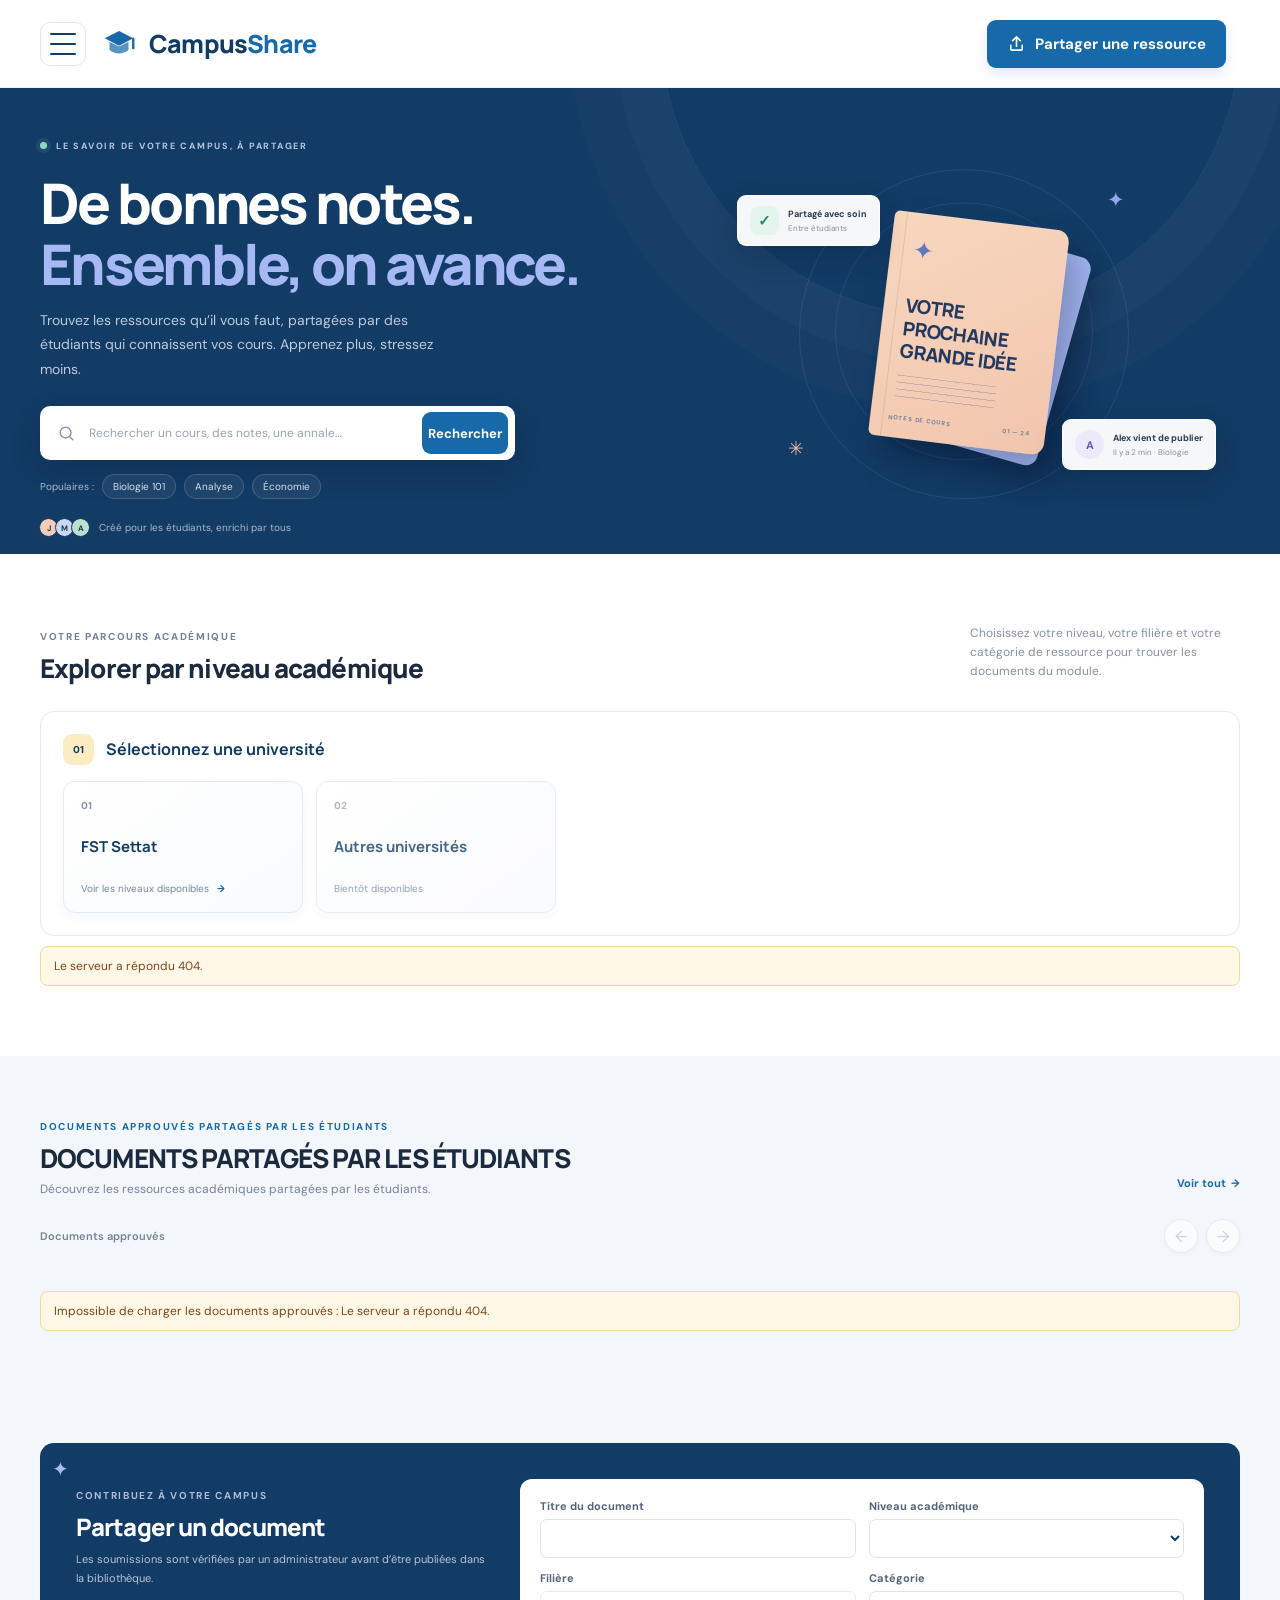
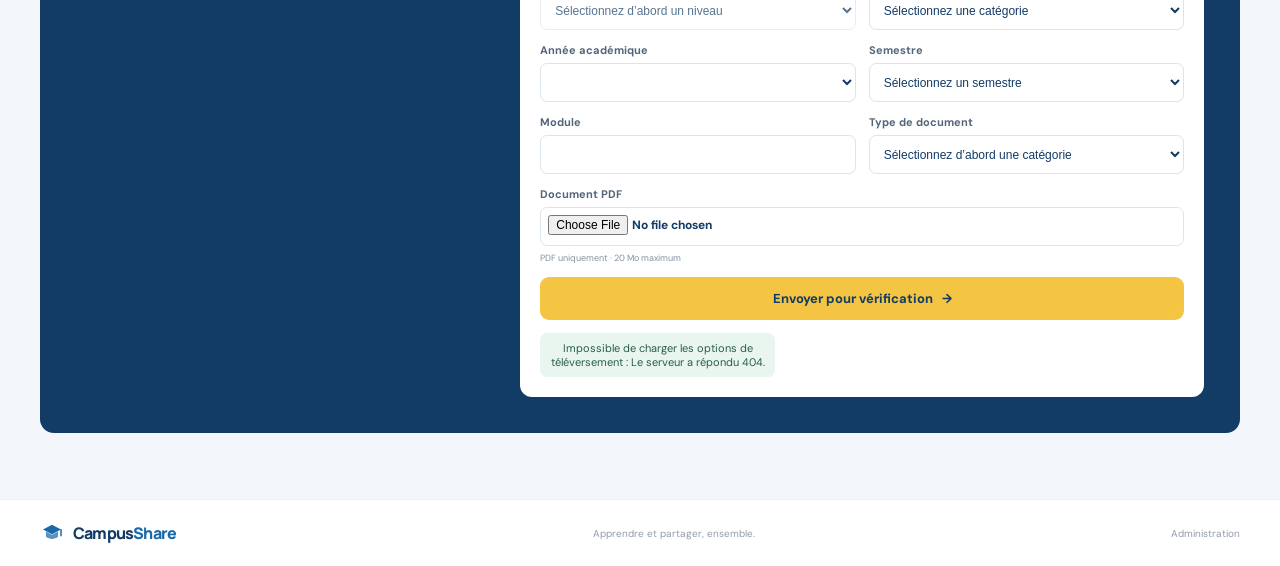
==== index.html @ 56dff75d "Initial commit - CampusShare" ====
<!DOCTYPE html>
<html lang="fr">
<head>
  <meta charset="UTF-8">
  <meta name="viewport" content="width=device-width, initial-scale=1.0">
  <meta name="theme-color" content="#123B65">
  <meta name="description" content="Découvrez et partagez les ressources académiques approuvées par CampusShare.">
  <title>CampusShare — Réussir ensemble</title>
  <link rel="preconnect" href="https://fonts.googleapis.com">
  <link rel="preconnect" href="https://fonts.gstatic.com" crossorigin>
  <link href="https://fonts.googleapis.com/css2?family=DM+Sans:wght@400;500;600;700&family=Manrope:wght@400;500;600;700;800&display=swap" rel="stylesheet">
  <link rel="stylesheet" href="style.css">
  <script src="script.js" defer></script>
</head>
<body>
  <header class="site-header home-site-header">
    <div class="container header-inner">
      <a class="brand" href="#" aria-label="Accueil CampusShare">
        <span class="brand-mark" aria-hidden="true">
          <svg viewBox="0 0 32 32" fill="none"><path d="M4 11.2 16 5l12 6.2L16 17.5 4 11.2Z" fill="currentColor"/><path d="M8 14v7.1c4.8 3.8 11.2 3.8 16 0V14l-8 4.2L8 14Z" fill="currentColor" opacity=".72"/><path d="M28 11.5v8" stroke="currentColor" stroke-width="2" stroke-linecap="round"/></svg>
        </span>
        <span>Campus<span class="brand-accent">Share</span></span>
      </a>
      <nav class="main-nav" id="main-nav" aria-label="Navigation principale">
        <a class="nav-link active" href="#home">Découvrir</a>
        <a class="nav-link" href="#academic-path">Parcourir</a>
        <a class="nav-link" href="#student-documents">Documents</a>
        <a class="nav-link" href="/admin.html">Administration</a>
      </nav>
      <a class="button button-primary header-upload" href="#upload">
        <svg viewBox="0 0 20 20" aria-hidden="true"><path d="M10 13V3m0 0L6 7m4-4 4 4M4 12v4a1 1 0 0 0 1 1h10a1 1 0 0 0 1-1v-4" fill="none" stroke="currentColor" stroke-width="1.7" stroke-linecap="round" stroke-linejoin="round"/></svg>
        Partager une ressource
      </a>
      <button class="menu-toggle" type="button" aria-label="Ouvrir la navigation" aria-expanded="false" aria-controls="main-nav">
        <span></span><span></span><span></span>
      </button>
    </div>
  </header>

  <main>
    <section class="hero" id="home">
      <div class="hero-pattern" aria-hidden="true"></div>
      <div class="container hero-content">
        <div class="hero-copy">
          <div class="eyebrow hero-eyebrow"><span class="eyebrow-dot"></span> LE SAVOIR DE VOTRE CAMPUS, À PARTAGER</div>
          <h1>De bonnes notes.<br><span>Ensemble, on avance.</span></h1>
          <p class="hero-description">Trouvez les ressources qu’il vous faut, partagées par des étudiants qui connaissent vos cours. Apprenez plus, stressez moins.</p>
          <form class="search-form" id="search-form" role="search">
            <svg class="search-icon" viewBox="0 0 24 24" aria-hidden="true"><circle cx="10.8" cy="10.8" r="6.8" fill="none" stroke="currentColor" stroke-width="1.8"/><path d="m16 16 4 4" fill="none" stroke="currentColor" stroke-width="1.8" stroke-linecap="round"/></svg>
            <label class="sr-only" for="resource-search">Rechercher des ressources ou des cours</label>
            <input id="resource-search" type="search" placeholder="Rechercher un cours, des notes, une annale…" autocomplete="off">
            <button type="submit" class="button search-button">Rechercher</button>
          </form>
          <div class="popular-searches">
            <span>Populaires :</span>
            <button type="button" data-search="biologie">Biologie 101</button>
            <button type="button" data-search="analyse">Analyse</button>
            <button type="button" data-search="économie">Économie</button>
          </div>
        </div>
        <div class="hero-art" aria-hidden="true">
          <div class="art-orbit orbit-one"></div>
          <div class="art-orbit orbit-two"></div>
          <div class="art-spark spark-one">✦</div>
          <div class="art-spark spark-two">✳</div>
          <div class="art-book book-back"><span></span><span></span><span></span></div>
          <div class="art-book book-front"><div class="book-cap">✦</div><div class="book-title">VOTRE PROCHAINE<br>GRANDE IDÉE</div><div class="book-lines"></div><div class="book-bottom"><span>NOTES DE COURS</span><span>01 — 24</span></div></div>
          <div class="floating-note note-top"><span class="note-icon">✓</span><span><strong>Partagé avec soin</strong><small>Entre étudiants</small></span></div>
          <div class="floating-note note-bottom"><span class="note-avatar">A</span><span><strong>Alex vient de publier</strong><small>Il y a 2 min · Biologie</small></span></div>
        </div>
        <div class="hero-footnote"><span class="tiny-avatars"><i>J</i><i>M</i><i>A</i></span><span>Créé pour les étudiants, enrichi par tous</span></div>
      </div>
    </section>

    <section class="section categories-section" id="academic-path">
      <div class="container">
        <div class="section-heading">
          <div><div class="eyebrow">VOTRE PARCOURS ACADÉMIQUE</div><h2>Explorer par niveau académique</h2></div>
          <p>Choisissez votre niveau, votre filière et votre catégorie de ressource pour trouver les documents du module.</p>
        </div>
        <div class="academic-step" id="university-step">
          <div class="step-heading"><span class="step-number">01</span><h3>Sélectionnez une université</h3></div>
          <div class="university-grid" id="university-grid">
            <button class="level-card university-card" type="button" data-university="FST Settat"><span class="level-card-index">01</span><strong>FST Settat</strong><span>Voir les niveaux disponibles <b aria-hidden="true">→</b></span></button>
            <button class="level-card university-card future-card" type="button" disabled><span class="level-card-index">02</span><strong>Autres universités</strong><span>Bientôt disponibles</span></button>
          </div>
        </div>
        <div class="academic-summary" id="university-summary" hidden><span class="academic-summary-check" aria-hidden="true">✓</span><p class="academic-summary-text">Université : <strong id="summary-university"></strong></p><button class="academic-summary-edit" type="button" data-edit-step="0">Modifier</button></div>
        <div class="academic-step" id="level-step" hidden>
          <div class="step-heading"><span class="step-number">02</span><h3>Sélectionnez un niveau académique</h3></div>
          <p class="selected-path" id="selected-university"></p>
          <div class="level-grid" id="level-grid"></div>
        </div>
        <div class="academic-summary" id="level-summary" hidden><span class="academic-summary-check" aria-hidden="true">✓</span><p class="academic-summary-text">Niveau : <strong id="summary-level"></strong></p><button class="academic-summary-edit" type="button" data-edit-step="1">Modifier</button></div>
        <div class="academic-step" id="major-step" hidden>
          <div class="step-heading"><span class="step-number">03</span><h3>Sélectionnez une filière</h3></div>
          <p class="selected-path" id="selected-level"></p>
          <div class="major-grid" id="major-grid"></div>
          <p class="empty-state" id="empty-majors" hidden>Aucune filière n’a encore été ajoutée à ce niveau.</p>
        </div>
        <div class="academic-summary" id="major-summary" hidden><span class="academic-summary-check" aria-hidden="true">✓</span><p class="academic-summary-text">Filière : <strong id="summary-major"></strong></p><button class="academic-summary-edit" type="button" data-edit-step="2">Modifier</button></div>
        <div class="academic-step" id="category-step" hidden>
          <div class="step-heading"><span class="step-number">04</span><h3>Choisissez une catégorie</h3></div>
          <p class="selected-path" id="selected-major"></p>
          <div class="category-grid" id="category-grid">
            <button class="category-card category-exams" type="button" data-category="Exams"><span class="category-icon" aria-hidden="true">01</span><span class="category-text"><strong>Examens</strong><small>Session normale et rattrapage</small></span><span class="category-arrow" aria-hidden="true">→</span></button>
            <button class="category-card category-courses" type="button" data-category="Courses"><span class="category-icon" aria-hidden="true">02</span><span class="category-text"><strong>Cours</strong><small>Notes de cours et supports</small></span><span class="category-arrow" aria-hidden="true">→</span></button>
            <button class="category-card category-documents" type="button" data-category="TD & TP"><span class="category-icon" aria-hidden="true">03</span><span class="category-text"><strong>TD &amp; TP</strong><small>Exercices, travaux pratiques et corrections</small></span><span class="category-arrow" aria-hidden="true">→</span></button>
          </div>
        </div>
        <div class="academic-summary" id="category-summary" hidden><span class="academic-summary-check" aria-hidden="true">✓</span><p class="academic-summary-text">Catégorie : <strong id="summary-category"></strong></p><button class="academic-summary-edit" type="button" data-edit-step="3">Modifier</button></div>
        <div class="academic-step" id="browser-step" hidden>
          <div class="step-heading"><span class="step-number">05</span><h3 id="browser-title">Documents</h3></div>
          <p class="selected-path" id="browse-breadcrumb"></p>
          <div class="academic-filters browse-filters">
            <label id="year-filter-wrap" hidden>Année académique<select id="browse-year"></select></label>
            <label id="semester-filter-wrap">Semestre<select id="browse-semester"></select></label>
            <label>Module<select id="browse-module"></select></label>
            <label id="type-filter-wrap" hidden>Type de document<select id="browse-type"></select></label>
            <label id="exam-filter-wrap" hidden>Type d’examen<select id="browse-exam-type"></select></label>
          </div>
          <div class="carousel-heading"><span class="gallery-count" id="browse-gallery-count"></span><a class="text-button" id="browse-view-all" href="/library.html">Voir tout</a><div class="carousel-controls"><button class="carousel-arrow" id="browse-prev" data-direction="-1" type="button" aria-label="Faire défiler vers la gauche" disabled>←</button><button class="carousel-arrow" id="browse-next" data-direction="1" type="button" aria-label="Faire défiler vers la droite" disabled>→</button></div></div>
          <div class="carousel-viewport" id="browse-carousel" tabindex="0" aria-label="Documents académiques filtrés"><div class="carousel-track" id="browse-resources" aria-live="polite"></div></div>
          <p class="empty-state" id="empty-browse" hidden>Aucun document approuvé ne correspond à ces critères.</p>
        </div>
        <p class="resource-error" id="academic-error" role="status" hidden></p>
        <div class="academic-loading" id="academic-loading" role="status" hidden>Chargement du parcours académique…</div>
      </div>
    </section>

    <section class="section resources-section" id="student-documents">
      <div class="container">
        <div class="section-heading resources-heading">
          <div><div class="eyebrow">DOCUMENTS APPROUVÉS PARTAGÉS PAR LES ÉTUDIANTS</div><h2>DOCUMENTS PARTAGÉS PAR LES ÉTUDIANTS</h2><p>Découvrez les ressources académiques partagées par les étudiants.</p></div>
          <a class="text-button" href="/library.html">Voir tout <span aria-hidden="true">→</span></a>
        </div>
        <div class="carousel-heading"><span class="gallery-count" id="home-gallery-count">Documents approuvés</span><div class="carousel-controls"><button class="carousel-arrow" id="home-prev" type="button" aria-label="Faire défiler vers la gauche" disabled>←</button><button class="carousel-arrow" id="home-next" type="button" aria-label="Faire défiler vers la droite" disabled>→</button></div></div>
        <div class="carousel-viewport" id="home-carousel" tabindex="0" aria-label="Documents partagés par les étudiants"><div class="carousel-track" id="home-resource-track"></div></div>
        <p class="empty-state" id="empty-home-resources" hidden>Aucun document approuvé n’est disponible pour le moment.</p>
        <p class="resource-error" id="home-resource-error" role="status" hidden></p>
      </div>
    </section>

    <section class="upload-section" id="upload">
      <div class="container upload-panel upload-panel-form">
        <div class="upload-copy"><span class="upload-star" aria-hidden="true">✦</span><div class="eyebrow">CONTRIBUEZ À VOTRE CAMPUS</div><h2>Partager un document</h2><p>Les soumissions sont vérifiées par un administrateur avant d’être publiées dans la bibliothèque.</p></div>
        <form class="upload-form" id="upload-form">
          <label>Titre du document<input name="title" maxlength="180" required></label>
          <label>Niveau académique<select name="academicLevel" id="upload-level" required></select></label>
          <label>Filière<select name="major" id="upload-major" required disabled><option value="">Sélectionnez d’abord un niveau</option></select></label>
          <label>Catégorie<select name="category" id="upload-category" required><option value="">Sélectionnez une catégorie</option><option value="Exams">Examens</option><option value="Courses">Cours</option><option value="TD & TP">TD &amp; TP</option></select></label>
          <label>Année académique<select name="academicYear" id="upload-year" required></select></label>
          <label>Semestre<select name="semester" required><option value="">Sélectionnez un semestre</option></select></label>
          <label>Module<input name="module" maxlength="120" required></label>
          <label id="upload-type-wrap">Type de document<select name="documentType" id="upload-type" required><option value="">Sélectionnez d’abord une catégorie</option></select></label>
          <label id="upload-exam-wrap" hidden>Type d’examen<select name="examType" id="upload-exam-type"><option value="">Sélectionnez un type d’examen</option><option value="Normal Session">Session normale</option><option value="Rattrapage">Rattrapage</option></select></label>
          <label class="upload-file-label">Document PDF<input type="file" name="file" accept="application/pdf,.pdf" required><small>PDF uniquement · 20 Mo maximum</small></label>
          <label class="upload-file-label" id="correction-wrap" hidden>Correction PDF facultative<input type="file" name="correction" accept="application/pdf,.pdf"><small>Disponible comme téléchargement séparé après approbation.</small></label>
          <button class="button upload-submit" type="submit">Envoyer pour vérification <span aria-hidden="true">→</span></button>
          <p class="upload-status" id="upload-status" role="status" aria-live="polite"></p>
        </form>
      </div>
    </section>

  </main>

  <footer class="site-footer">
    <div class="container footer-inner"><a class="brand footer-brand" href="#home"><span class="brand-mark" aria-hidden="true"><svg viewBox="0 0 32 32" fill="none"><path d="M4 11.2 16 5l12 6.2L16 17.5 4 11.2Z" fill="currentColor"/><path d="M8 14v7.1c4.8 3.8 11.2 3.8 16 0V14l-8 4.2L8 14Z" fill="currentColor" opacity=".72"/><path d="M28 11.5v8" stroke="currentColor" stroke-width="2" stroke-linecap="round"/></svg></span><span>Campus<span class="brand-accent">Share</span></span></a><p>Apprendre et partager, ensemble.</p><a class="footer-copyright" href="/admin.html">Administration</a></div>
  </footer>
</body>
</html>
---- style.css ----
:root {
  --navy: #123B65;
  --navy-deep: #0d2f51;
  --blue: #1769AA;
  --blue-dark: #12558d;
  --yellow: #F4C542;
  --ink: #1c2a40;
  --muted: #788397;
  --line: #e9edf3;
  --surface: #ffffff;
  --canvas: #F3F6FA;
  --green: #2a9c78;
  --font-body: 'DM Sans', sans-serif;
  --font-display: 'Manrope', sans-serif;
}

* { box-sizing: border-box; }
html { scroll-behavior: smooth; }
body { margin: 0; color: var(--ink); background: var(--surface); font-family: var(--font-body); -webkit-font-smoothing: antialiased; }
button, input { font: inherit; }
button { cursor: pointer; }
a { color: inherit; text-decoration: none; }
.container { width: min(1600px, calc(100% - 80px)); margin: 0 auto; }
.sr-only { position: absolute; width: 1px; height: 1px; padding: 0; margin: -1px; overflow: hidden; clip: rect(0, 0, 0, 0); white-space: nowrap; border: 0; }

.site-header { height: 78px; background: #fff; position: relative; z-index: 5; border-bottom: 1px solid rgba(24, 42, 69, .06); }
.header-inner { height: 100%; display: flex; align-items: center; justify-content: space-between; }
.brand { display: inline-flex; align-items: center; gap: 9px; color: var(--navy); font: 800 20px/1 var(--font-display); letter-spacing: -.8px; white-space: nowrap; }
.brand-mark { width: 30px; height: 30px; display: inline-flex; align-items: center; justify-content: center; color: var(--blue); }
.brand-mark svg { width: 100%; height: 100%; }
.brand-accent { color: var(--blue); }
.main-nav { display: flex; align-items: center; gap: 36px; margin-left: 80px; }
.nav-link { color: #748095; font-size: 13px; font-weight: 600; transition: color .18s ease; }
.nav-link:hover, .nav-link.active { color: var(--navy); }
.button { display: inline-flex; align-items: center; justify-content: center; gap: 9px; border: 0; border-radius: 9px; font-size: 13px; font-weight: 700; transition: transform .18s ease, background .18s ease, box-shadow .18s ease; }
.button:hover { transform: translateY(-1px); }
.button:focus-visible, button:focus-visible, a:focus-visible, input:focus-visible { outline: 3px solid rgba(81, 111, 223, .36); outline-offset: 3px; }
.button-primary { padding: 11px 16px; color: #fff; background: var(--blue); box-shadow: 0 5px 12px rgba(70, 103, 219, .16); }
.button-primary:hover { background: var(--blue-dark); }
.button svg { width: 17px; height: 17px; }
.menu-toggle { display: none; border: 0; padding: 8px; background: none; }
.menu-toggle span { display: block; width: 22px; height: 2px; margin: 4px; background: var(--navy); border-radius: 2px; }
.home-site-header .header-inner { position: relative; }
.home-site-header { height: 88px; }
.home-site-header .brand { gap: 11px; font-size: 25px; }
.home-site-header .brand-mark { width: 38px; height: 38px; }
.home-site-header .main-nav { position: absolute; z-index: 10; top: calc(100% + 8px); left: 0; display: none; width: min(270px, calc(100vw - 36px)); flex-direction: column; align-items: stretch; gap: 0; margin: 0; padding: 8px; border: 1px solid var(--line); border-radius: 12px; background: #fff; box-shadow: 0 12px 28px rgba(20,37,65,.14); }
.home-site-header .main-nav.open { display: flex; }
.home-site-header .nav-link { padding: 12px; border-radius: 7px; }
.home-site-header .nav-link:hover { background: #f3f6fa; }
.home-site-header .header-upload { margin: 0 14px 0 auto; padding: 14px 20px; font-size: 15px; }
.home-site-header .header-upload svg { width: 19px; height: 19px; }
.home-site-header .menu-toggle { display: grid; width: 46px; height: 44px; place-content: center; order: -1; flex: 0 0 auto; margin-right: 14px; padding: 7px; border: 1px solid #e1e7ee; border-radius: 10px; cursor: pointer; }
.home-site-header .menu-toggle span { width: 26px; }
.home-site-header .menu-toggle:hover { background: #f3f6fa; }
.library-header-inner { justify-content: space-between; }

.hero { position: relative; overflow: hidden; min-height: 466px; color: #fff; background: var(--navy); }
.hero::before { position: absolute; content: ""; width: 580px; height: 580px; top: -352px; right: 3%; border: 1px solid rgba(255,255,255,.07); border-radius: 50%; box-shadow: 0 0 0 46px rgba(255,255,255,.018), 0 0 0 92px rgba(255,255,255,.015); }
.hero-pattern { position: absolute; inset: 0; opacity: .14; background-image: radial-gradient(rgba(255,255,255,.37) .7px, transparent .7px); background-size: 16px 16px; mask-image: linear-gradient(90deg, transparent, #000 65%, transparent); }
.hero-content { min-height: 466px; position: relative; display: flex; align-items: center; }
.hero-copy { position: relative; z-index: 2; width: 56%; padding: 47px 0 50px; }
.eyebrow { color: #71809a; font-size: 10px; font-weight: 700; letter-spacing: 1.65px; }
.hero-eyebrow { display: flex; align-items: center; gap: 9px; color: #b7c5e1; font-size: 9px; letter-spacing: 1.75px; }
.eyebrow-dot { width: 7px; height: 7px; border-radius: 50%; background: #8cd8bd; box-shadow: 0 0 0 4px rgba(140,216,189,.1); }
h1, h2, h3, p { margin-top: 0; }
.hero h1 { margin: 20px 0 13px; font: 800 clamp(40px, 4.5vw, 56px)/1.1 var(--font-display); letter-spacing: -2.7px; }
.hero h1 span { color: #a7b9f5; }
.hero-description { max-width: 430px; margin-bottom: 25px; color: #c0c9d8; font-size: 14px; line-height: 1.75; }
.search-form { display: flex; align-items: center; width: min(475px, 100%); height: 54px; padding: 5px 6px 5px 16px; border: 1px solid rgba(255,255,255,.12); border-radius: 10px; background: #fff; box-shadow: 0 12px 30px rgba(4,15,34,.16); }
.search-icon { flex: 0 0 auto; width: 19px; height: 19px; margin-right: 11px; color: #8994a6; }
.search-form input { width: 100%; min-width: 0; height: 100%; color: var(--ink); border: 0; outline: 0; background: transparent; font-size: 12px; }
.search-form input::placeholder { color: #9aa3b0; }
.search-button { flex: 0 0 auto; height: 42px; min-width: 83px; color: #fff; background: var(--blue); }
.search-button:hover { background: var(--blue-dark); }
.popular-searches { display: flex; align-items: center; gap: 8px; margin-top: 14px; color: #aeb9ca; font-size: 10px; }
.popular-searches button { padding: 5px 10px; color: #d7dfeb; border: 1px solid rgba(255,255,255,.16); border-radius: 20px; background: rgba(255,255,255,.06); font-size: 10px; transition: background .2s ease; }
.popular-searches button:hover { background: rgba(255,255,255,.16); }
.hero-footnote { position: absolute; bottom: 17px; left: 0; display: flex; align-items: center; gap: 9px; color: #aeb9ca; font-size: 10px; }
.tiny-avatars { display: flex; padding-left: 2px; }
.tiny-avatars i { display: grid; width: 19px; height: 19px; margin-left: -3px; place-items: center; color: #243650; border: 1px solid var(--navy); border-radius: 50%; background: #f6cbb6; font-size: 8px; font-style: normal; font-weight: 700; }
.tiny-avatars i:nth-child(2) { background: #c7d7f4; }
.tiny-avatars i:nth-child(3) { background: #bde0cf; }

.hero-art { position: absolute; top: 0; right: 2%; width: 42%; height: 100%; }
.art-orbit { position: absolute; width: 330px; height: 330px; left: 50%; top: 50%; border: 1px solid rgba(183,198,231,.12); border-radius: 50%; transform: translate(-50%,-46%); }
.orbit-two { width: 258px; height: 258px; border-color: rgba(183,198,231,.11); }
.art-book { position: absolute; left: 51%; top: 51%; width: 176px; height: 226px; border-radius: 6px 12px 12px 6px; transform: translate(-50%,-47%) rotate(7deg); }
.book-back { left: 54%; top: 53%; width: 166px; height: 216px; background: #a5b7f4; transform: translate(-50%,-47%) rotate(16deg); box-shadow: 14px 15px 25px rgba(4,12,30,.2); }
.book-back span { position: relative; display: block; width: 1px; height: 100%; left: 12px; top: 0; background: rgba(44,59,105,.1); }
.book-front { padding: 21px 18px; color: #23395f; background: linear-gradient(148deg, #f8d7bf, #f2c5ad); box-shadow: 14px 18px 34px rgba(4,12,30,.25); }
.book-front::before { position: absolute; content: ""; top: 0; bottom: 0; left: 12px; width: 1px; background: rgba(63,73,109,.13); }
.book-cap { margin: 0 0 28px 4px; color: #6178bd; font-size: 25px; }
.book-title { margin-left: 4px; font: 800 19px/1.2 var(--font-display); letter-spacing: -.6px; }
.book-lines { width: 100px; height: 23px; margin: 13px 0 14px 4px; opacity: .38; background: repeating-linear-gradient(to bottom, #7581a5 0 1px, transparent 1px 7px); }
.book-bottom { position: absolute; right: 15px; bottom: 16px; left: 18px; display: flex; justify-content: space-between; color: #75809d; font-size: 6px; font-weight: 700; letter-spacing: .8px; }
.floating-note { position: absolute; z-index: 2; display: flex; align-items: center; gap: 9px; padding: 10px 12px; color: #2b3a51; border: 1px solid rgba(255,255,255,.75); border-radius: 9px; background: rgba(255,255,255,.96); box-shadow: 0 10px 28px rgba(7,18,40,.2); }
.floating-note strong, .floating-note small { display: block; white-space: nowrap; }
.floating-note strong { margin-bottom: 3px; font-size: 9px; }
.floating-note small { color: #8490a2; font-size: 8px; }
.note-top { top: 23%; left: 5%; }
.note-bottom { right: 0; bottom: 18%; }
.note-icon, .note-avatar { display: grid; width: 29px; height: 29px; place-items: center; color: #288d70; border-radius: 8px; background: #e5f5ee; font-size: 15px; font-weight: 700; }
.note-avatar { color: #6459a3; border-radius: 50%; background: #ece9fa; font-size: 11px; }
.art-spark { position: absolute; color: #93a6e9; font-size: 21px; }
.spark-one { top: 21%; right: 18%; }
.spark-two { bottom: 20%; left: 15%; color: #e9b698; font-size: 19px; }

.section { padding: 70px 0; }
.categories-section { background: #fff; }
.section-heading { display: flex; align-items: end; justify-content: space-between; margin-bottom: 26px; }
.section-heading .eyebrow { margin-bottom: 9px; }
.section-heading h2, .upload-copy h2 { margin: 0; color: var(--ink); font: 800 26px/1.25 var(--font-display); letter-spacing: -.9px; }
.section-heading > p { max-width: 270px; margin-bottom: 3px; color: #8791a1; font-size: 12px; line-height: 1.6; }
.category-grid { display: grid; grid-template-columns: repeat(3, 1fr); gap: 16px; }
.category-card { position: relative; display: grid; grid-template-columns: 48px 1fr 16px; grid-template-rows: auto auto; column-gap: 13px; align-items: center; min-height: 117px; padding: 19px 18px; text-align: left; border: 1px solid var(--line); border-radius: 11px; background: #fff; transition: transform .2s ease, box-shadow .2s ease, border-color .2s ease; }
.category-card:hover { transform: translateY(-3px); border-color: #dce3f7; box-shadow: 0 12px 24px rgba(28,42,64,.07); }
.category-icon { display: grid; grid-row: 1 / span 2; width: 46px; height: 46px; place-items: center; border-radius: 12px; }
.category-icon svg { width: 29px; height: 29px; }
.category-courses .category-icon { color: #5872d9; background: #edf0ff; }
.category-exams .category-icon { color: var(--navy); background: rgba(244,197,66,.24); }
.category-documents .category-icon { color: #359d7a; background: #e8f6ef; }
.category-text strong, .category-text small { display: block; }
.category-text strong { margin-bottom: 5px; color: var(--ink); font: 700 13px var(--font-display); }
.category-text small { color: #8791a1; font-size: 10px; }
.category-count { grid-column: 2; margin-top: 8px; color: #a0a9b6; font-size: 9px; }
.category-arrow { grid-column: 3; grid-row: 1 / span 2; align-self: center; color: #a0a9b6; font-size: 17px; transition: color .2s ease, transform .2s ease; }
.category-card:hover .category-arrow { color: var(--blue); transform: translate(2px,-2px); }

.resources-section { padding-top: 64px; background: var(--canvas); }
.resources-heading { margin-bottom: 22px; }
.text-button { padding: 7px 0; color: var(--blue); border: 0; background: transparent; font-size: 11px; font-weight: 700; }
.text-button span { display: inline-block; margin-left: 5px; transition: transform .2s ease; }
.text-button:hover span { transform: translateX(3px); }
.filter-row { display: flex; flex-wrap: wrap; gap: 8px; margin-bottom: 22px; }
.filter-chip { padding: 8px 13px; color: #778398; border: 1px solid #e6eaf0; border-radius: 20px; background: #fff; font-size: 10px; font-weight: 600; transition: color .2s ease, background .2s ease, border-color .2s ease; }
.filter-chip:hover { border-color: #cbd4f5; }
.filter-chip.selected { color: #fff; border-color: var(--navy); background: var(--navy); }
.resource-grid { display: flex; flex-direction: column; gap: 27px; }
.resource-carousel { min-width: 0; }
.carousel-heading { display: flex; align-items: center; justify-content: space-between; margin-bottom: 12px; }
.carousel-heading h3 { margin: 0; color: var(--navy); font: 700 15px var(--font-display); }
.carousel-heading h3::before { display: inline-block; width: 7px; height: 7px; margin: 0 8px 1px 0; border-radius: 50%; background: var(--yellow); content: ""; }
.carousel-controls { display: flex; gap: 8px; }
.carousel-arrow { display: grid; width: 34px; height: 34px; place-items: center; color: var(--navy); border: 1px solid #dfe5ec; border-radius: 50%; background: #fff; box-shadow: 0 2px 6px rgba(18,59,101,.05); transition: color .18s ease, background .18s ease, border-color .18s ease, transform .18s ease; }
.carousel-arrow:hover:not(:disabled) { color: #fff; border-color: var(--blue); background: var(--blue); transform: scale(1.05); }
.carousel-arrow:disabled { color: #b6c0cc; cursor: default; opacity: .65; }
.carousel-viewport { overflow-x: auto; overscroll-behavior-x: contain; scroll-behavior: smooth; scrollbar-width: thin; scrollbar-color: #c5d0dc transparent; scroll-snap-type: x mandatory; }
.carousel-viewport::-webkit-scrollbar { height: 7px; }
.carousel-viewport::-webkit-scrollbar-thumb { border-radius: 8px; background: #c5d0dc; }
.carousel-track { display: grid; grid-auto-columns: minmax(220px, calc((100% - 48px) / 4)); grid-auto-flow: column; gap: 16px; padding: 3px 2px 13px; }
.resource-card { display: flex; min-width: 0; min-height: 100%; overflow: hidden; flex-direction: column; border: 1px solid #e4e9ef; border-radius: 13px; background: #fff; box-shadow: 0 4px 14px rgba(18,59,101,.055); scroll-snap-align: start; transition: transform .2s ease, box-shadow .2s ease, border-color .2s ease; }
.resource-card:hover { transform: translateY(-4px); border-color: #d3deea; box-shadow: 0 14px 28px rgba(18,59,101,.12); }
.resource-card-placeholder { cursor: default; }
.resource-card-placeholder:hover { transform: none; border-color: #e4e9ef; box-shadow: 0 4px 14px rgba(18,59,101,.055); }
.placeholder-cover { display: flex; align-items: center; justify-content: center; flex-direction: column; gap: 9px; color: #a4afbc; background: linear-gradient(145deg, #f6f8fa, #edf1f5); }
.placeholder-cover svg { width: 42px; height: 42px; fill: none; stroke: #b6c1cc; stroke-linecap: round; stroke-linejoin: round; stroke-width: 1.5; }
.placeholder-cover span { font-size: 9px; font-weight: 600; }
.placeholder-line { display: block; border-radius: 5px; background: #edf1f5; }
.placeholder-label { width: 43%; height: 8px; margin-bottom: 12px; }
.placeholder-title { width: 88%; height: 11px; margin-bottom: 7px; }
.placeholder-title-short { width: 57%; height: 11px; margin-bottom: 13px; }
.placeholder-details { width: 74%; height: 8px; }
.resource-card-placeholder .resource-info { flex: 1; min-height: 100px; padding-top: 16px; }
.resource-card-placeholder .resource-card-footer { min-height: 43px; }
.placeholder-stat { width: 27px; height: 8px; }
.placeholder-button { width: 75px; height: 27px; margin-left: auto; border-radius: 7px; background: #f7e8ad; }
.resource-detail-link { display: flex; flex: 1; flex-direction: column; }
.resource-cover { position: relative; height: 166px; overflow: hidden; }
.resource-preview-image, .resource-preview-frame { display: block; width: 100%; height: 100%; border: 0; object-fit: cover; background: #f0f3f7; pointer-events: none; }
.document-cover-art { position: absolute; inset: 0; display: flex; align-items: center; justify-content: center; flex-direction: column; gap: 14px; padding: 20px; color: var(--navy); background: linear-gradient(145deg, #edf4fa, #dce9f4); }
.document-cover-art::before { position: absolute; width: 116px; height: 146px; border: 1px solid rgba(18,59,101,.14); border-radius: 5px; background: rgba(255,255,255,.82); box-shadow: 0 8px 18px rgba(18,59,101,.1); content: ""; transform: rotate(-4deg); }
.cover-file-badge, .cover-lines, .document-cover-art strong { position: relative; z-index: 1; }
.cover-file-badge { padding: 4px 6px; color: #fff; border-radius: 4px; background: var(--blue); font-size: 8px; font-weight: 700; }
.cover-lines { width: 60px; height: 28px; opacity: .3; background: repeating-linear-gradient(to bottom, var(--blue) 0 1px, transparent 1px 7px); }
.document-cover-art strong { max-width: 130px; overflow: hidden; color: var(--navy); font: 700 11px/1.35 var(--font-display); text-align: center; text-overflow: ellipsis; }
.cover-lilac { background: #e7e8fb; }
.cover-peach { background: #fae5d7; }
.cover-mint { background: #dff0e8; }
.file-type { position: absolute; z-index: 1; top: 13px; left: 14px; padding: 5px 7px; color: #626c83; border: 1px solid rgba(255,255,255,.72); border-radius: 4px; background: rgba(255,255,255,.72); font-size: 8px; font-weight: 700; letter-spacing: .4px; }
.cover-course { position: absolute; bottom: 13px; left: 15px; color: rgba(44,57,81,.63); font-size: 8px; font-weight: 700; letter-spacing: 1.2px; }
.cover-illustration { position: absolute; top: 50%; left: 50%; width: 126px; height: 100px; transform: translate(-50%,-48%); }
.cell { position: absolute; display: block; border: 2px solid rgba(79,98,174,.55); border-radius: 48% 52% 43% 57%; background: rgba(255,255,255,.34); }
.cell::after { position: absolute; content: ""; width: 17px; height: 17px; top: 50%; left: 50%; border-radius: 50%; background: rgba(112,126,201,.45); transform: translate(-50%,-50%); }
.cell-one { width: 57px; height: 58px; top: 19px; left: 35px; transform: rotate(25deg); }
.cell-two { width: 34px; height: 37px; top: 3px; left: 2px; transform: rotate(-17deg); }
.cell-three { width: 36px; height: 31px; top: 54px; right: 4px; transform: rotate(42deg); }
.cover-doodle { position: absolute; top: 3px; right: 2px; color: #8f91d4; font-size: 22px; }
.math-illustration { width: 170px; height: 105px; }
.math-scribble { position: absolute; top: 4px; left: 11px; color: rgba(187,112,74,.68); font: 500 52px Georgia, serif; transform: rotate(-9deg); }
.math-scribble-small { top: 8px; right: 8px; left: auto; font-size: 23px; transform: rotate(6deg); }
.math-curve { position: absolute; right: 8px; bottom: 8px; left: 30px; height: 54px; border-bottom: 2px solid rgba(197,119,79,.65); border-radius: 0 0 50% 12%; transform: rotate(-15deg); }
.math-curve::before { position: absolute; content: ""; top: 7px; left: 40%; width: 2px; height: 50px; background: rgba(197,119,79,.65); transform: rotate(30deg); }
.econ-illustration { width: 145px; height: 100px; }
.econ-pill { position: absolute; z-index: 1; display: grid; width: 25px; height: 25px; place-items: center; color: #3a9978; border: 1px solid rgba(54,143,112,.35); border-radius: 50%; background: rgba(255,255,255,.68); font: 700 11px var(--font-display); }
.econ-pill:first-child { top: 12px; left: 21px; }
.econ-pill:nth-child(2) { right: 20px; bottom: 8px; color: #6a85b8; border-color: rgba(106,133,184,.35); }
.econ-axis { position: absolute; top: 11px; left: 67px; width: 2px; height: 75px; background: rgba(64,142,113,.57); transform: rotate(39deg); }
.axis-two { top: 14px; left: 70px; background: rgba(106,133,184,.68); transform: rotate(-37deg); }
.axis-three { top: 50px; left: 26px; width: 92px; height: 1px; background: rgba(74,114,100,.32); transform: rotate(-7deg); }
.resource-info { padding: 14px 15px 10px; }
.resource-label { display: flex; align-items: center; gap: 7px; color: #7d8a99; font-size: 8px; font-weight: 700; letter-spacing: .8px; text-transform: uppercase; }
.label-dot { width: 5px; height: 5px; border-radius: 50%; }
.dot-purple { background: #8d89d6; }
.dot-orange { background: #df9b6e; }
.dot-green { background: #55aa85; }
.resource-info h3 { overflow: hidden; margin: 9px 0 14px; color: var(--ink); font: 700 13px var(--font-display); text-overflow: ellipsis; white-space: nowrap; }
.resource-info h3 { display: -webkit-box; min-height: 38px; overflow: hidden; margin: 8px 0 6px; line-height: 1.45; text-overflow: ellipsis; white-space: normal; -webkit-box-orient: vertical; -webkit-line-clamp: 2; }
.resource-academic-path, .resource-module { margin: 0; color: #778398; font-size: 10px; line-height: 1.5; }
.resource-academic-path { min-height: 30px; }
.resource-module { color: var(--navy); font-weight: 600; }
.resource-card-footer { display: flex; align-items: center; gap: 11px; padding: 10px 12px 12px; border-top: 1px solid #edf0f4; }
.resource-stat { display: inline-flex; align-items: center; gap: 4px; color: #718094; font-size: 10px; white-space: nowrap; }
.resource-stat svg { width: 14px; height: 14px; fill: none; stroke: currentColor; stroke-linecap: round; stroke-linejoin: round; stroke-width: 1.5; }
.resource-view { display: inline-flex; align-items: center; justify-content: center; padding: 7px 8px; color: var(--blue); border: 1px solid #dce5ef; border-radius: 7px; background: #fff; font-size: 10px; font-weight: 700; white-space: nowrap; transition: background .18s ease, border-color .18s ease; }
.resource-view:hover { border-color: #b8cce0; background: #f3f7fb; }
.resource-download { margin-left: auto; padding: 8px 10px; color: #fff; border-radius: 7px; background: var(--blue); font-size: 10px; font-weight: 700; white-space: nowrap; transition: background .18s ease, transform .18s ease; }
.resource-download { color: var(--navy); background: var(--yellow); }
.resource-download:hover { background: #e9b92f; transform: translateY(-1px); }
.resource-view:disabled, .resource-download:disabled { color: #8390a0; border-color: #e3e8ee; background: #eef1f4; cursor: not-allowed; transform: none; }
.academic-filters { display: grid; grid-template-columns: repeat(5, minmax(0, 1fr)); gap: 10px; margin: 0 0 11px; }
.academic-filters label { display: flex; min-width: 0; flex-direction: column; gap: 6px; color: #68778a; font-size: 10px; font-weight: 700; }
.academic-filters select { width: 100%; min-width: 0; height: 38px; padding: 0 10px; color: var(--navy); border: 1px solid #dfe5ec; border-radius: 7px; background: #fff; font-size: 11px; }
.academic-filters select:disabled { color: #a3acb8; background: #f4f6f8; cursor: not-allowed; }
.academic-hint { margin: 0 0 17px; color: #8995a4; font-size: 10px; }
.resource-error { margin: 10px 0 0; padding: 11px 13px; color: #7d451a; border: 1px solid #f0d8a0; border-radius: 8px; background: #fff8e6; font-size: 12px; }
.empty-state { padding: 35px 10px; color: #7d8999; text-align: center; font-size: 13px; }
.resource-meta { display: flex; align-items: center; gap: 6px; color: #909aaa; font-size: 9px; white-space: nowrap; }
.author-avatar { display: grid; width: 22px; height: 22px; flex: 0 0 auto; place-items: center; border-radius: 50%; font-size: 8px; font-weight: 700; }
.avatar-purple { color: #6761a4; background: #eeebfa; }
.avatar-orange { color: #a36d50; background: #f8e9df; }
.avatar-green { color: #378766; background: #e6f4ec; }
.meta-separator { color: #c0c7d0; }
.resource-views { margin-left: auto; color: #9ba4b1; }
.resource-views span { margin-right: 2px; font-size: 11px; }
.empty-state { padding: 35px 10px; color: #7d8999; text-align: center; font-size: 13px; }

.upload-section { padding: 42px 0 66px; background: var(--canvas); }
.upload-panel { position: relative; display: flex; align-items: center; justify-content: space-between; min-height: 205px; overflow: hidden; padding: 35px 48px; color: #fff; border-radius: 14px; background: var(--navy); }
.upload-copy { position: relative; z-index: 1; max-width: 485px; }
.upload-copy .eyebrow { margin-bottom: 10px; color: #aebcda; }
.upload-copy h2 { margin-bottom: 8px; color: #fff; font-size: 24px; }
.upload-copy p { max-width: 425px; margin: 0; color: #b9c4d5; font-size: 11px; line-height: 1.7; }
.upload-star { position: absolute; top: -23px; left: -24px; color: #a9b9f3; font-size: 20px; }
.upload-action { position: relative; z-index: 1; display: flex; flex-direction: column; align-items: center; min-width: 200px; }
.upload-button { min-height: 45px; padding: 0 17px; color: #293a5b; background: #fff; box-shadow: 0 6px 16px rgba(5,14,30,.15); }
.upload-button:hover { background: #eef1ff; }
.upload-button svg { width: 17px; height: 17px; color: var(--blue); }
.upload-button span { margin-left: 5px; color: #8592aa; font-size: 16px; }
.upload-caption { margin-top: 9px; color: #aeb9cb; font-size: 9px; }
.upload-status { max-width: 235px; margin-top: 8px; color: #b9e8d1; text-align: center; font-size: 10px; }
.upload-decoration { position: absolute; top: -83px; right: 25%; width: 280px; height: 280px; border: 1px solid rgba(255,255,255,.08); border-radius: 50%; box-shadow: 0 0 0 34px rgba(255,255,255,.025), 0 0 0 70px rgba(255,255,255,.02); }
.deco-circle { position: absolute; top: 77px; left: 86px; width: 112px; height: 112px; border: 1px solid rgba(164,184,239,.25); border-radius: 50%; }
.deco-plus { position: absolute; top: 115px; left: 127px; color: rgba(177,194,242,.5); font-size: 46px; font-weight: 300; }
.deco-spark { position: absolute; top: 75px; right: 39px; color: #aab9ee; font-size: 20px; }
.site-footer { padding: 21px 0; border-top: 1px solid #edf0f4; background: #fff; }
.footer-inner { display: flex; align-items: center; justify-content: space-between; }
.footer-brand { font-size: 16px; }
.footer-brand .brand-mark { width: 24px; height: 24px; }
.footer-inner p, .footer-copyright { margin: 0; color: #929cab; font-size: 10px; }
.footer-copyright span { margin-left: 4px; color: var(--blue); }

@media (max-width: 900px) {
  .main-nav { margin-left: 25px; gap: 22px; }
  .hero-art { right: -2%; width: 44%; transform: scale(.9); }
  .hero-copy { width: 60%; }
  .category-grid { gap: 10px; }
  .category-card { grid-template-columns: 42px 1fr 14px; column-gap: 9px; padding: 15px 12px; }
  .category-icon { width: 41px; height: 41px; }
  .category-text small { font-size: 9px; }
  .carousel-track { grid-auto-columns: minmax(220px, calc((100% - 32px) / 3)); gap: 16px; }
  .resource-meta { gap: 4px; font-size: 8px; }
}
@media (max-width: 680px) {
  .container { width: min(100% - 36px, 520px); }
  .site-header, .home-site-header { height: 68px; }
  .brand, .home-site-header .brand { font-size: 18px; }
  .brand-mark, .home-site-header .brand-mark { width: 27px; height: 27px; }
  .home-site-header .header-upload { margin: 0 8px 0 auto; padding: 9px 11px; font-size: 11px; }
  .header-upload svg, .home-site-header .header-upload svg { width: 15px; height: 15px; }
  .menu-toggle, .home-site-header .menu-toggle { display: grid; width: 40px; height: 40px; margin-right: 8px; }
  .home-site-header .menu-toggle span { width: 22px; }
  .hero, .hero-content { min-height: 600px; }
  .hero-content { align-items: flex-start; }
  .hero-copy { width: 100%; padding: 49px 0 0; }
  .hero h1 { margin-top: 17px; font-size: clamp(42px, 12vw, 54px); }
  .hero-description { max-width: 390px; font-size: 13px; }
  .search-form { height: 51px; }
  .search-button { height: 39px; min-width: 72px; }
  .popular-searches { gap: 6px; }
  .popular-searches button { padding: 5px 8px; }
  .hero-art { top: auto; right: 0; bottom: 15px; width: 100%; height: 245px; transform: scale(.78); transform-origin: center bottom; }
  .art-orbit { width: 260px; height: 260px; }
  .orbit-two { width: 214px; height: 214px; }
  .art-book { width: 143px; height: 186px; }
  .book-back { width: 136px; height: 178px; }
  .book-front { padding: 17px 15px; }
  .book-cap { margin-bottom: 18px; }
  .book-title { font-size: 16px; }
  .note-top { top: 10%; left: 6%; }
  .note-bottom { right: 5%; bottom: 13%; }
  .hero-footnote { bottom: 14px; z-index: 3; font-size: 9px; }
  .section { padding: 52px 0; }
  .section-heading { align-items: flex-start; gap: 12px; }
  .section-heading h2, .upload-copy h2 { font-size: 23px; }
  .section-heading > p { max-width: 180px; font-size: 10px; }
  .category-grid { grid-template-columns: 1fr; gap: 10px; }
  .category-card { min-height: 91px; grid-template-columns: 46px 1fr 16px; padding: 13px 15px; }
  .category-icon { width: 43px; height: 43px; }
  .category-text strong { font-size: 12px; }
  .category-text small { font-size: 10px; }
  .category-count { margin-top: 5px; }
  .resources-section { padding-top: 49px; }
  .resources-heading { align-items: end; }
  .resources-heading .text-button { white-space: nowrap; font-size: 10px; }
  .academic-filters { grid-template-columns: repeat(2, minmax(0, 1fr)); }
  .carousel-track { grid-auto-columns: minmax(250px, 84%); gap: 12px; }
  .resource-cover { height: 130px; }
  .resource-info { padding: 12px 11px; }
  .resource-info h3 { font-size: 11px; }
  .resource-meta { gap: 4px; font-size: 8px; }
  .author-avatar { width: 20px; height: 20px; }
  .resource-views { display: none; }
  .upload-section { padding: 30px 0 48px; }
  .upload-panel { min-height: 260px; align-items: flex-start; flex-direction: column; justify-content: center; gap: 21px; padding: 30px 25px; }
  .upload-copy { max-width: 390px; }
  .upload-copy p { max-width: 350px; }
  .upload-action { align-items: flex-start; }
  .upload-caption { text-align: left; }
  .upload-status { text-align: left; }
  .upload-decoration { top: -70px; right: -150px; opacity: .7; }
  .footer-inner { flex-wrap: wrap; gap: 12px; }
  .footer-inner p { order: 3; width: 100%; }
}
[hidden] { display: none !important; }
.academic-step { margin: 25px 0 0; padding: 22px; border: 1px solid #e6ebf1; border-radius: 14px; background: #fff; }
.academic-summary { display: flex; align-items: center; gap: 10px; margin-top: 10px; padding: 11px 15px; border: 1px solid #e6ebf1; border-radius: 10px; background: #fff; }
.academic-summary-check { display: grid; width: 23px; height: 23px; flex: 0 0 auto; place-items: center; color: #247b57; border-radius: 50%; background: #e7f4ed; font-size: 13px; font-weight: 800; }
.academic-summary-text { flex: 1; margin: 0; color: #718094; font-size: 12px; }
.academic-summary-text strong { color: var(--navy); font-weight: 700; }
.academic-summary-edit { padding: 6px 10px; color: var(--blue); border: 1px solid #dfe8f0; border-radius: 7px; background: #fff; font-size: 10px; font-weight: 700; }
.academic-summary-edit:hover { border-color: #b8cde0; background: #f3f7fb; }
.academic-summary + .academic-step { margin-top: 12px; }
.step-heading { display: flex; align-items: center; gap: 12px; margin-bottom: 16px; }
.step-heading h3 { margin: 0; color: var(--navy); font: 700 16px var(--font-display); }
.step-number { display: grid; width: 31px; height: 31px; place-items: center; color: var(--navy); border-radius: 9px; background: rgba(244,197,66,.32); font-size: 10px; font-weight: 800; }
.level-grid { display: grid; grid-template-columns: repeat(4, minmax(0, 1fr)); gap: 13px; }
.university-grid { display: grid; grid-template-columns: repeat(2, minmax(0, 240px)); gap: 13px; }
.university-card { min-height: 132px; }
.future-card { cursor: default; color: #99a4af; border-style: dashed; background: #f7f9fb; box-shadow: none; opacity: .78; }
.future-card strong { color: #8996a3; }
.future-card span { color: #9aa5b0; }
.future-card:hover { transform: none; border-color: #e3eaf1; box-shadow: none; }
.level-card, .major-card { display: flex; min-height: 132px; flex-direction: column; align-items: flex-start; justify-content: space-between; padding: 17px; color: var(--navy); text-align: left; border: 1px solid #e3eaf1; border-radius: 12px; background: linear-gradient(145deg, #fff, #f8fafc); box-shadow: 0 4px 12px rgba(18,59,101,.04); transition: transform .18s ease, border-color .18s ease, box-shadow .18s ease; }
.level-card:hover, .major-card:hover { transform: translateY(-3px); border-color: #b8cde0; box-shadow: 0 11px 22px rgba(18,59,101,.09); }
.level-card-index { color: #8293a5; font-size: 10px; font-weight: 700; }
.level-card strong, .major-card strong { color: var(--navy); font: 700 15px var(--font-display); }
.level-card > span:last-child, .major-card > span:last-child { color: #77879a; font-size: 10px; }
.level-card b, .major-card b { margin-left: 5px; color: var(--blue); }
.major-grid { display: grid; grid-template-columns: repeat(3, minmax(0, 1fr)); gap: 12px; }
.major-card { min-height: 115px; }
.major-card > span:first-child { color: #8996a5; font-size: 10px; }
.selected-path { margin: -4px 0 17px; color: #77879a; font-size: 12px; }
.category-grid { grid-template-columns: repeat(3, minmax(0, 1fr)); }
.category-grid .category-icon { color: var(--navy); background: rgba(244,197,66,.25); font: 800 12px var(--font-display); }
.category-grid .category-text { grid-column: 2; }
.category-grid .category-text strong { font-size: 14px; }
.category-grid .category-arrow { color: var(--blue); }
.browse-filters { grid-template-columns: repeat(4, minmax(0, 1fr)); }
.gallery-count { color: #748397; font-size: 11px; font-weight: 600; }
.carousel-viewport { cursor: grab; }
.carousel-viewport:active { cursor: grabbing; }
.carousel-viewport .carousel-track { min-width: max-content; }
.resource-card { width: 100%; }
.resource-correction { color: var(--blue); font-size: 10px; font-weight: 700; white-space: nowrap; }
.resource-card-footer { gap: 7px; }
.resources-heading .eyebrow { color: var(--blue); }
.resources-heading > div > p { margin: 7px 0 0; color: #758398; font-size: 12px; }
.upload-panel-form { display: grid; grid-template-columns: minmax(220px, .75fr) minmax(0, 1.25fr); gap: 34px; align-items: start; padding: 36px; }
.upload-panel-form .upload-copy { padding-top: 10px; }
.upload-form { display: grid; grid-template-columns: repeat(2, minmax(0, 1fr)); gap: 13px; padding: 20px; color: var(--navy); border-radius: 12px; background: #fff; }
.upload-form label, .admin-form label, #admin-login label { display: flex; min-width: 0; flex-direction: column; gap: 6px; color: #52657a; font-size: 11px; font-weight: 700; }
.upload-form input, .upload-form select, .admin-form input, .admin-form select, #admin-login input, .admin-list-heading select, .admin-correction-form input { width: 100%; min-width: 0; min-height: 39px; padding: 9px 10px; color: var(--navy); border: 1px solid #dce4ec; border-radius: 7px; background: #fff; font-size: 12px; }
.upload-form input[type="file"], .admin-correction-form input[type="file"] { padding: 7px; }
.upload-form small { color: #8492a1; font-size: 9px; font-weight: 400; }
.upload-file-label, .upload-submit, .upload-status { grid-column: 1 / -1; }
.upload-submit { min-height: 43px; padding: 0 17px; color: var(--navy); background: var(--yellow); }
.upload-submit:hover { background: #e9b92f; }
.upload-submit:disabled { cursor: wait; opacity: .7; }
.upload-status { min-height: 17px; margin: 0; color: #b9e8d1; font-size: 11px; }
.upload-form .upload-status:not(:empty) { padding: 8px; color: #285d46; border-radius: 7px; background: #e9f6ef; }
.library-page, .admin-page { min-height: calc(100vh - 130px); background: var(--canvas); }
.library-filters { grid-template-columns: repeat(4, minmax(0, 1fr)); margin: 25px 0; padding: 18px; border: 1px solid #e4e9ef; border-radius: 12px; background: #fff; }
.library-filters label { font-size: 10px; }
.library-apply { align-self: end; min-height: 38px; }
.library-heading { margin-top: 24px; }
.library-page-status { color: #78879a; text-align: center; font-size: 11px; }
.library-pagination { display: flex; justify-content: center; gap: 10px; margin: 17px 0; }
.library-pagination .button:disabled { cursor: default; opacity: .5; }
.admin-page { padding: 45px 0 70px; }
.admin-panel { margin: 0 0 20px; padding: 22px; border: 1px solid #e2e8ef; border-radius: 12px; background: #fff; box-shadow: 0 4px 13px rgba(18,59,101,.04); }
.admin-panel h2 { margin: 0 0 13px; color: var(--navy); font: 700 17px var(--font-display); }
.admin-panel > p { color: #718094; font-size: 12px; line-height: 1.6; }
#admin-login { display: flex; align-items: end; gap: 13px; max-width: 700px; }
#admin-login label { flex: 1; }
.button-secondary { padding: 9px 13px; color: var(--navy); border: 1px solid #d9e2eb; background: #f5f8fb; }
.admin-toolbar, .admin-list-heading { display: flex; align-items: center; justify-content: space-between; gap: 15px; }
.admin-toolbar p { color: #4e6b83; font-size: 12px; }
.admin-management-grid { display: grid; grid-template-columns: repeat(2, minmax(0, 1fr)); gap: 16px; }
.admin-form { display: grid; gap: 12px; }
.admin-form .button { justify-self: start; padding: 10px 14px; }
.admin-list-heading h2 { margin: 0; }
.admin-list-heading label { display: flex; align-items: center; gap: 9px; color: #718094; font-size: 11px; }
.admin-list-heading select { width: auto; }
.admin-resource { display: grid; grid-template-columns: minmax(180px, 1fr) minmax(180px, .75fr) minmax(180px, .9fr); gap: 16px; align-items: start; padding: 19px 0; border-top: 1px solid #edf0f4; }
.admin-resource:first-child { margin-top: 15px; }
.admin-resource-copy h3 { margin: 9px 0 5px; color: var(--navy); font: 700 14px var(--font-display); }
.admin-resource-copy p, .admin-resource-copy small { color: #718094; font-size: 10px; line-height: 1.55; }
.admin-resource-state { padding: 4px 7px; border-radius: 20px; background: #eff3f7; color: #52657a; font-size: 9px; font-weight: 700; text-transform: uppercase; }
.state-pending { color: #795b15; background: #fff4d7; }
.state-approved { color: #276344; background: #e5f5ec; }
.state-rejected { color: #8d3939; background: #fcecec; }
.admin-resource-preview { height: 190px; overflow: hidden; border: 1px solid #e7edf2; border-radius: 8px; background: #f3f6fa; }
.admin-resource-preview iframe { width: 100%; height: 100%; border: 0; }
.admin-resource-actions { display: flex; flex-wrap: wrap; gap: 8px; }
.admin-resource-actions .button { padding: 8px 10px; font-size: 10px; }
.button-approve { color: #fff; background: #287c57; }
.button-reject, .button-delete { color: #8d3939; border: 1px solid #efcdcd; background: #fff7f7; }
.admin-correction-form { display: grid; width: 100%; gap: 7px; margin: 7px 0; }
.admin-correction-form label { color: #718094; font-size: 10px; }
.admin-correction-status { color: #287c57; font-size: 10px; }
@media (max-width: 900px) {
  .level-grid { grid-template-columns: repeat(2, minmax(0, 1fr)); }
  .browse-filters, .library-filters { grid-template-columns: repeat(3, minmax(0, 1fr)); }
  .upload-panel-form { grid-template-columns: 1fr; gap: 18px; }
  .upload-panel-form .upload-copy { max-width: none; }
  .admin-resource { grid-template-columns: minmax(170px, 1fr) minmax(190px, 1fr); }
  .admin-resource-actions { grid-column: 1 / -1; }
}
@media (max-width: 680px) {
  .academic-step { padding: 16px; }
  .university-grid { grid-template-columns: 1fr; }
  .level-grid, .major-grid { grid-template-columns: 1fr 1fr; gap: 9px; }
  .level-card, .major-card { min-height: 112px; padding: 13px; }
  .step-heading { flex-wrap: wrap; }
  .step-heading h3 { flex: 1; font-size: 14px; }
  .category-grid { grid-template-columns: 1fr; }
  .browse-filters, .library-filters { grid-template-columns: repeat(2, minmax(0, 1fr)); }
  .upload-panel-form { padding: 25px 18px; }
  .upload-form { grid-template-columns: 1fr; padding: 15px; }
  .upload-form label, .upload-submit, .upload-status { grid-column: 1; }
  #admin-login { align-items: stretch; flex-direction: column; }
  .admin-management-grid { grid-template-columns: 1fr; gap: 0; }
  .admin-list-heading { align-items: stretch; flex-direction: column; }
  .admin-list-heading label { justify-content: space-between; }
  .admin-list-heading select { flex: 1; }
  .admin-resource { grid-template-columns: 1fr; }
  .admin-resource-actions { grid-column: auto; }
}
@media (max-width: 390px) {
  .container { width: calc(100% - 28px); }
  .header-upload { gap: 5px; padding: 8px; font-size: 10px; }
  .hero, .hero-content { min-height: 615px; }
  .hero-description { font-size: 12px; }
  .hero-art { bottom: 12px; transform: scale(.7); }
  .popular-searches { flex-wrap: wrap; }
  .carousel-track { grid-auto-columns: minmax(250px, 88%); }
  .resource-cover { height: 155px; }
  .resource-meta { font-size: 9px; }
  .resource-views { display: inline; }
}
.resource-detail-page { min-height: calc(100vh - 130px); padding: 54px 0 70px; background: var(--canvas); }
.resource-detail { display: grid; grid-template-columns: minmax(280px, .9fr) minmax(0, 1.1fr); gap: 42px; align-items: start; padding: 28px; border: 1px solid #e4e9ef; border-radius: 15px; background: #fff; box-shadow: 0 8px 26px rgba(18,59,101,.07); }
.resource-detail-preview { min-height: 390px; overflow: hidden; border-radius: 10px; background: #edf4fa; }
.resource-detail-preview iframe, .resource-detail-preview img { display: block; width: 100%; height: 480px; border: 0; object-fit: contain; background: #f0f3f7; }
.detail-document-cover { display: grid; min-height: 390px; padding: 35px; place-items: center; color: var(--navy); background: linear-gradient(145deg, #edf4fa, #dce9f4); font: 800 24px var(--font-display); text-align: center; }
.detail-placeholder-cover { align-content: center; gap: 16px; }
.detail-placeholder-cover strong { font: 700 22px var(--font-display); }
.detail-placeholder-cover > span:last-child { color: #788397; font: 500 13px/1.5 var(--font-body); }
.detail-placeholder-badge { padding: 7px 10px; color: #fff; border-radius: 6px; background: var(--blue); font: 700 11px var(--font-body); }
.detail-actions { display: flex; flex-wrap: wrap; gap: 10px; }
.detail-actions .button:disabled { cursor: not-allowed; opacity: .65; transform: none; }
.detail-demo-note { margin: -12px 0 15px; color: #758398; font-size: 12px; line-height: 1.6; }
.resource-detail-copy { padding: 12px 3px; }
.resource-detail-copy .eyebrow { color: var(--blue); text-transform: uppercase; }
.resource-detail-copy h1 { margin: 12px 0; color: var(--navy); font: 800 clamp(25px, 3vw, 36px)/1.2 var(--font-display); }
.resource-detail-path { margin-bottom: 22px; color: #788397; font-size: 13px; line-height: 1.6; }
.resource-detail-metadata { display: grid; grid-template-columns: repeat(2, minmax(0, 1fr)); gap: 0 20px; margin: 0 0 25px; }
.resource-detail-metadata div { padding: 12px 0; border-bottom: 1px solid #edf0f4; }
.resource-detail-metadata dt { margin-bottom: 5px; color: #8791a1; font-size: 10px; }
.resource-detail-metadata dd { margin: 0; color: var(--navy); font-size: 13px; font-weight: 700; }
.resource-detail-copy .button { min-height: 43px; padding: 0 17px; }
.text-button { display: inline-flex; align-items: center; text-decoration: none; }
@media (max-width: 680px) {
  .resource-detail-page { padding: 28px 0 45px; }
  .resource-detail { grid-template-columns: 1fr; gap: 22px; padding: 16px; }
  .resource-detail-preview { min-height: 290px; }
  .resource-detail-preview iframe, .resource-detail-preview img, .detail-document-cover { height: 320px; min-height: 290px; }
  .resource-detail-copy { padding: 0 2px 6px; }
  .resource-detail-metadata { gap: 0 12px; }
}
@media (prefers-reduced-motion: reduce) {
  *, *::before, *::after { scroll-behavior: auto !important; transition-duration: .01ms !important; animation-duration: .01ms !important; animation-iteration-count: 1 !important; }
}
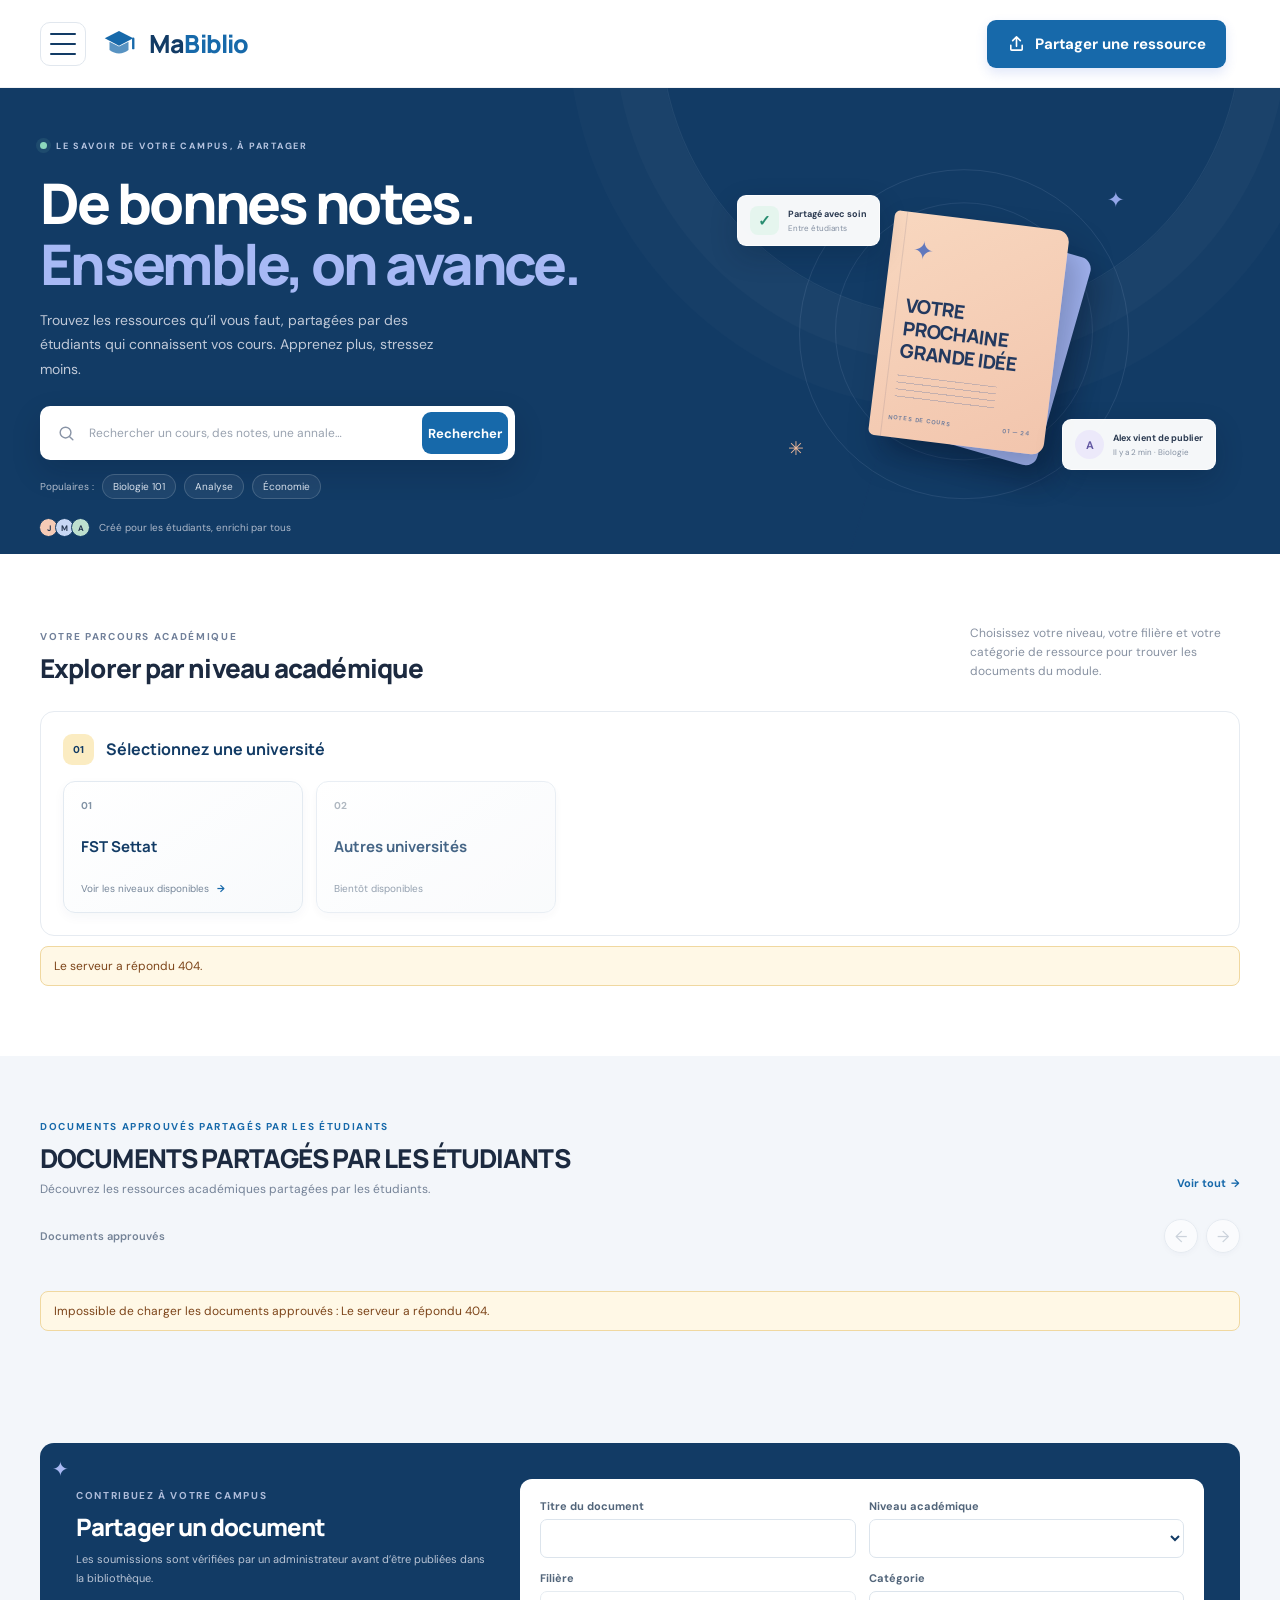
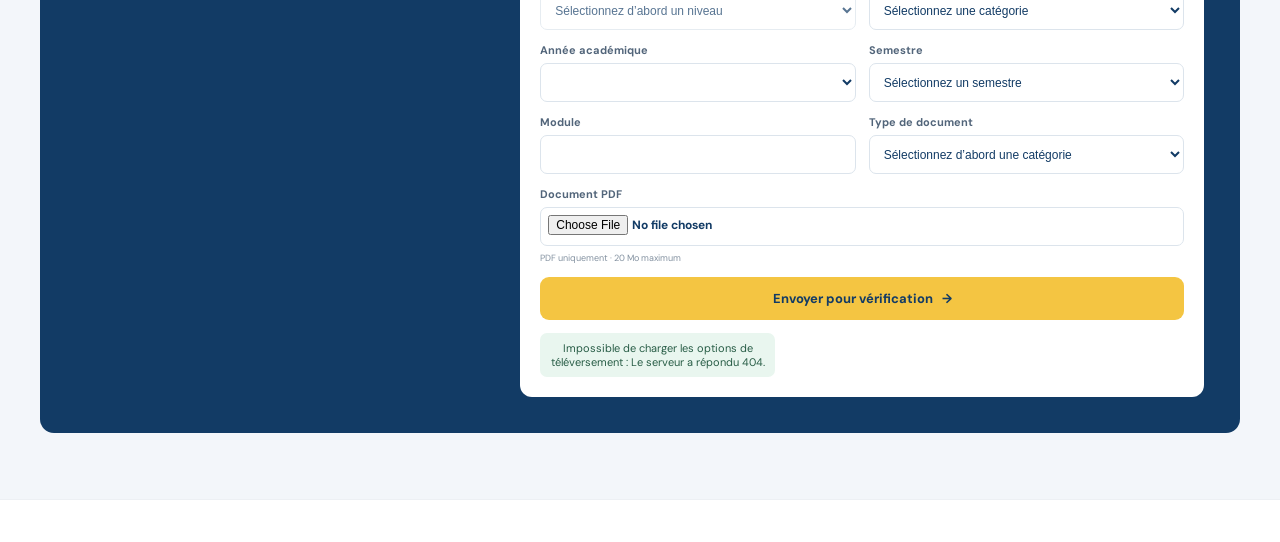
==== commit b50c6b47: "Rename CampusShare to Mybiblio" ====
--- a/index.html
+++ b/index.html
@@ -4,8 +4,8 @@
   <meta charset="UTF-8">
   <meta name="viewport" content="width=device-width, initial-scale=1.0">
   <meta name="theme-color" content="#123B65">
-  <meta name="description" content="Découvrez et partagez les ressources académiques approuvées par CampusShare.">
-  <title>CampusShare — Réussir ensemble</title>
+  <meta name="description" content="Découvrez et partagez les ressources académiques approuvées par MaBiblio.">
+  <title>MaBiblio — Réussir ensemble</title>
   <link rel="preconnect" href="https://fonts.googleapis.com">
   <link rel="preconnect" href="https://fonts.gstatic.com" crossorigin>
   <link href="https://fonts.googleapis.com/css2?family=DM+Sans:wght@400;500;600;700&family=Manrope:wght@400;500;600;700;800&display=swap" rel="stylesheet">
@@ -15,11 +15,11 @@
 <body>
   <header class="site-header home-site-header">
     <div class="container header-inner">
-      <a class="brand" href="#" aria-label="Accueil CampusShare">
+      <a class="brand" href="#" aria-label="Accueil MaBiblio">
         <span class="brand-mark" aria-hidden="true">
           <svg viewBox="0 0 32 32" fill="none"><path d="M4 11.2 16 5l12 6.2L16 17.5 4 11.2Z" fill="currentColor"/><path d="M8 14v7.1c4.8 3.8 11.2 3.8 16 0V14l-8 4.2L8 14Z" fill="currentColor" opacity=".72"/><path d="M28 11.5v8" stroke="currentColor" stroke-width="2" stroke-linecap="round"/></svg>
         </span>
-        <span>Campus<span class="brand-accent">Share</span></span>
+        <span>Ma<span class="brand-accent">Biblio</span></span>
       </a>
       <nav class="main-nav" id="main-nav" aria-label="Navigation principale">
         <a class="nav-link active" href="#home">Découvrir</a>
@@ -165,7 +165,6 @@
   </main>
 
   <footer class="site-footer">
-    <div class="container footer-inner"><a class="brand footer-brand" href="#home"><span class="brand-mark" aria-hidden="true"><svg viewBox="0 0 32 32" fill="none"><path d="M4 11.2 16 5l12 6.2L16 17.5 4 11.2Z" fill="currentColor"/><path d="M8 14v7.1c4.8 3.8 11.2 3.8 16 0V14l-8 4.2L8 14Z" fill="currentColor" opacity=".72"/><path d="M28 11.5v8" stroke="currentColor" stroke-width="2" stroke-linecap="round"/></svg></span><span>Campus<span class="brand-accent">Share</span></span></a><p>Apprendre et partager, ensemble.</p><a class="footer-copyright" href="/admin.html">Administration</a></div>
   </footer>
 </body>
 </html>
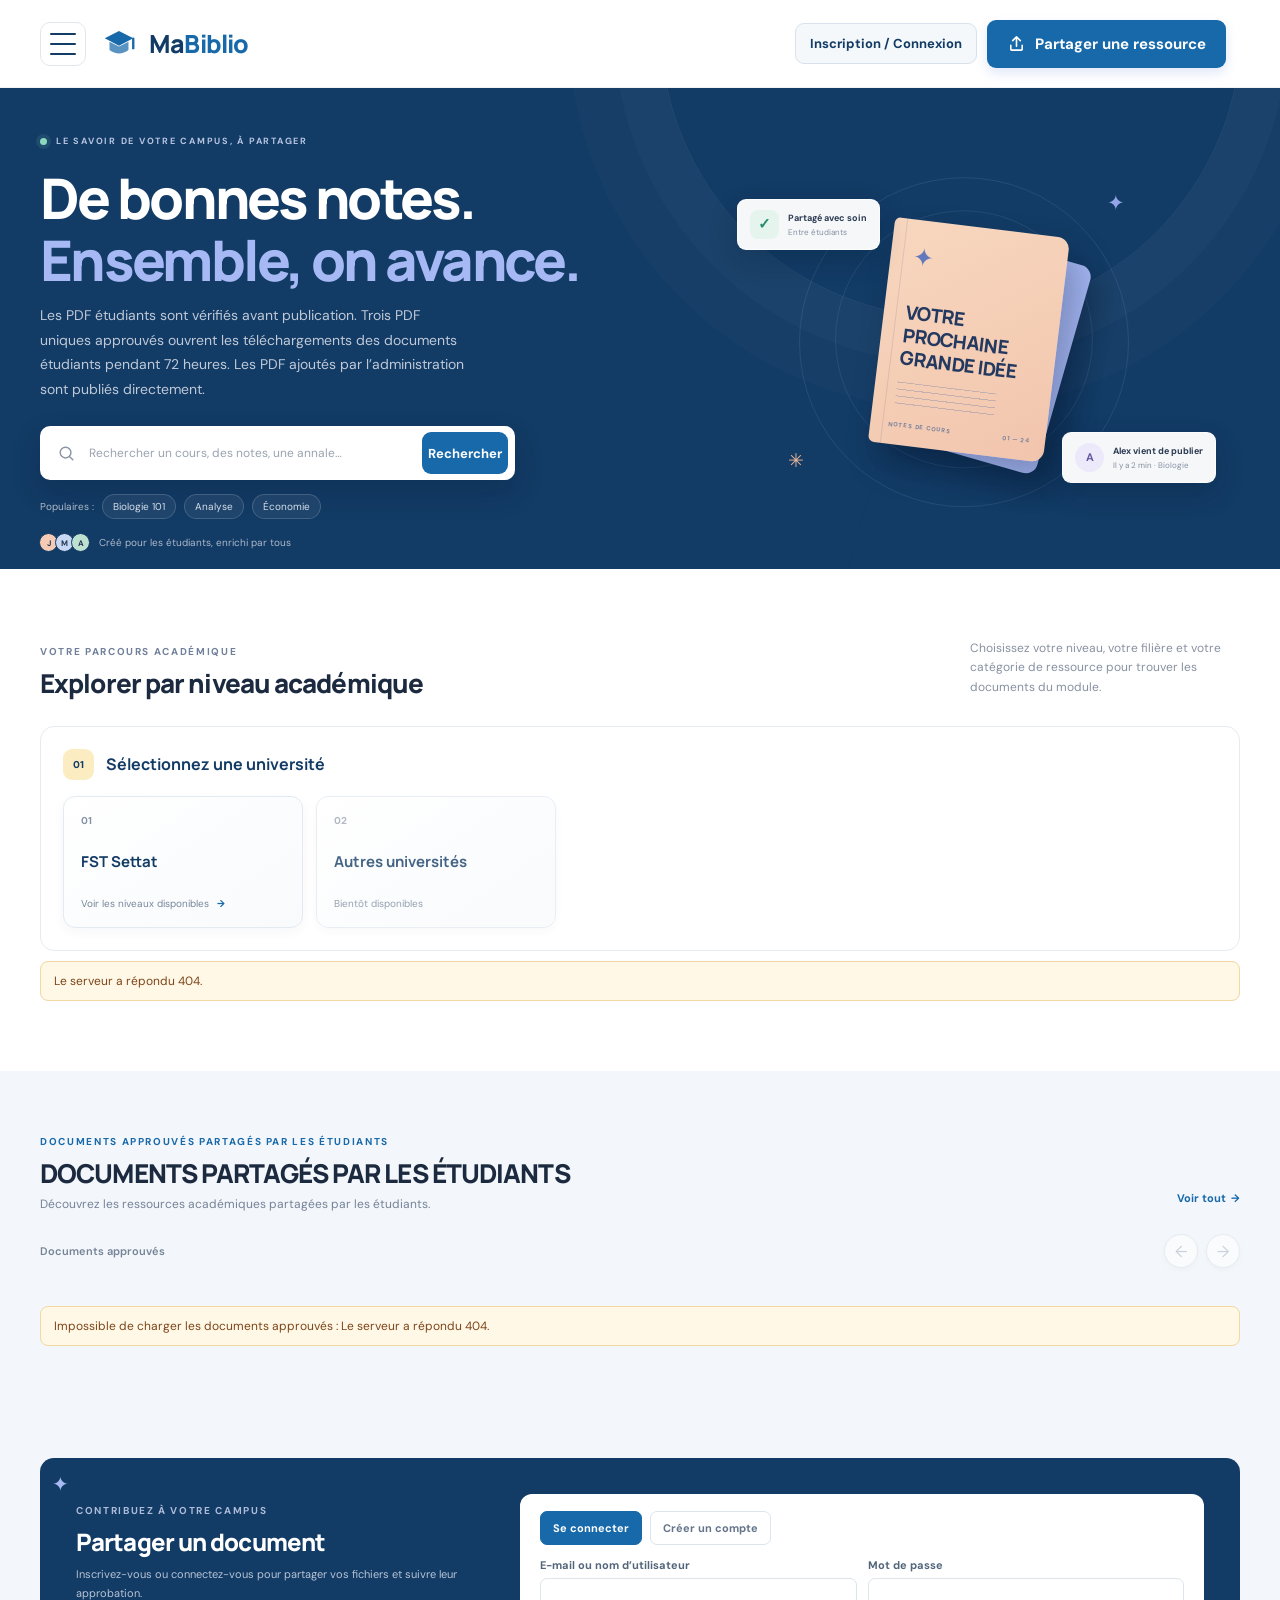
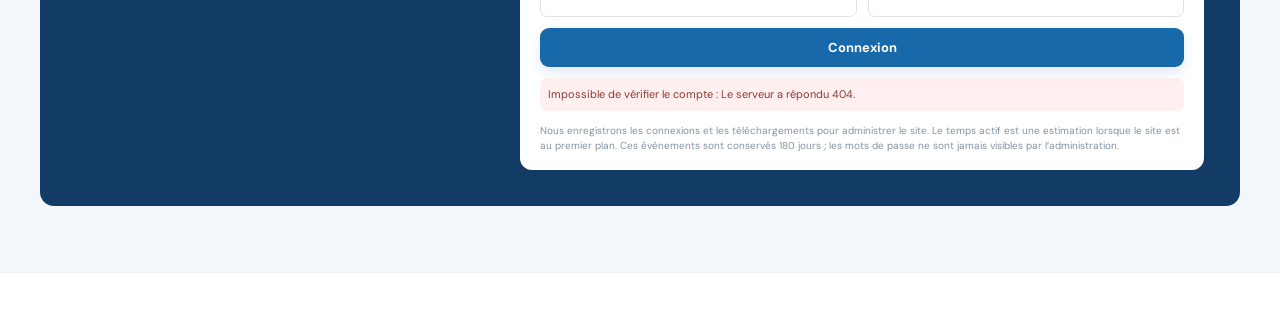
==== commit 0fa1bd2b: "Add student accounts and activity dashboard Co-authored-by: Copilot <223556219+Copilot@users.noreply" ====
--- a/index.html
+++ b/index.html
@@ -10,6 +10,7 @@
   <link rel="preconnect" href="https://fonts.gstatic.com" crossorigin>
   <link href="https://fonts.googleapis.com/css2?family=DM+Sans:wght@400;500;600;700&family=Manrope:wght@400;500;600;700;800&display=swap" rel="stylesheet">
   <link rel="stylesheet" href="style.css">
+  <script src="activity.js" defer></script>
   <script src="script.js" defer></script>
 </head>
 <body>
@@ -27,9 +28,10 @@
         <a class="nav-link" href="#student-documents">Documents</a>
         <a class="nav-link" href="/admin.html">Administration</a>
       </nav>
-      <a class="button button-primary header-upload" href="#upload">
+      <a class="button button-secondary header-account" id="header-account" href="#upload">Inscription / Connexion</a>
+      <a class="button button-primary header-upload" href="#upload" aria-label="Partager une ressource">
         <svg viewBox="0 0 20 20" aria-hidden="true"><path d="M10 13V3m0 0L6 7m4-4 4 4M4 12v4a1 1 0 0 0 1 1h10a1 1 0 0 0 1-1v-4" fill="none" stroke="currentColor" stroke-width="1.7" stroke-linecap="round" stroke-linejoin="round"/></svg>
-        Partager une ressource
+        <span class="header-upload-text">Partager une ressource</span>
       </a>
       <button class="menu-toggle" type="button" aria-label="Ouvrir la navigation" aria-expanded="false" aria-controls="main-nav">
         <span></span><span></span><span></span>
@@ -44,7 +46,7 @@
         <div class="hero-copy">
           <div class="eyebrow hero-eyebrow"><span class="eyebrow-dot"></span> LE SAVOIR DE VOTRE CAMPUS, À PARTAGER</div>
           <h1>De bonnes notes.<br><span>Ensemble, on avance.</span></h1>
-          <p class="hero-description">Trouvez les ressources qu’il vous faut, partagées par des étudiants qui connaissent vos cours. Apprenez plus, stressez moins.</p>
+          <p class="hero-description">Les PDF étudiants sont vérifiés avant publication. Trois PDF uniques approuvés ouvrent les téléchargements des documents étudiants pendant 72 heures. Les PDF ajoutés par l’administration sont publiés directement.</p>
           <form class="search-form" id="search-form" role="search">
             <svg class="search-icon" viewBox="0 0 24 24" aria-hidden="true"><circle cx="10.8" cy="10.8" r="6.8" fill="none" stroke="currentColor" stroke-width="1.8"/><path d="m16 16 4 4" fill="none" stroke="currentColor" stroke-width="1.8" stroke-linecap="round"/></svg>
             <label class="sr-only" for="resource-search">Rechercher des ressources ou des cours</label>
@@ -143,8 +145,34 @@
 
     <section class="upload-section" id="upload">
       <div class="container upload-panel upload-panel-form">
-        <div class="upload-copy"><span class="upload-star" aria-hidden="true">✦</span><div class="eyebrow">CONTRIBUEZ À VOTRE CAMPUS</div><h2>Partager un document</h2><p>Les soumissions sont vérifiées par un administrateur avant d’être publiées dans la bibliothèque.</p></div>
-        <form class="upload-form" id="upload-form">
+        <div class="upload-copy"><span class="upload-star" aria-hidden="true">✦</span><div class="eyebrow">CONTRIBUEZ À VOTRE CAMPUS</div><h2>Partager un document</h2><p>Inscrivez-vous ou connectez-vous pour partager vos fichiers et suivre leur approbation.</p></div>
+        <div class="upload-student-workflow">
+          <section class="student-account-panel" id="student-account-panel" aria-label="Compte étudiant">
+            <div id="student-auth-view">
+              <div class="student-auth-tabs">
+                <button class="student-auth-tab active" id="student-login-tab" type="button" aria-pressed="true">Se connecter</button>
+                <button class="student-auth-tab" id="student-register-tab" type="button" aria-pressed="false">Créer un compte</button>
+              </div>
+              <form class="student-auth-form" id="student-login-form">
+                <label>E-mail ou nom d’utilisateur<input name="identifier" type="text" autocomplete="username" maxlength="254" required></label>
+                <label>Mot de passe<input name="password" type="password" autocomplete="current-password" required></label>
+                <button class="button button-primary" type="submit">Connexion</button>
+              </form>
+              <form class="student-auth-form" id="student-register-form" hidden>
+                <label>Nom d’utilisateur<input name="username" type="text" autocomplete="username" minlength="3" maxlength="32" pattern="[A-Za-z0-9._-]{3,32}" required><small>3 à 32 lettres, chiffres, points, tirets ou soulignés.</small></label>
+                <label>E-mail ou e-mail institutionnel<input name="email" type="email" autocomplete="email" maxlength="254" required></label>
+                <label>Mot de passe<input name="password" type="password" autocomplete="new-password" minlength="12" maxlength="128" required><small>12 caractères minimum. Un lien de vérification sera envoyé par e-mail.</small></label>
+                <button class="button button-primary" type="submit">Créer mon compte</button>
+              </form>
+            </div>
+            <div class="student-account-status" id="student-account-view" hidden>
+              <div><strong id="student-account-username"></strong><p id="student-account-email"></p><p id="student-access-message"></p></div>
+              <div class="student-account-actions"><button class="button button-secondary" id="student-refresh-account" type="button">Actualiser</button><button class="button button-secondary" id="student-logout" type="button">Déconnexion</button></div>
+            </div>
+            <p class="student-auth-status" id="student-auth-status" role="status" aria-live="polite"></p>
+            <p class="student-privacy-note">Nous enregistrons les connexions et les téléchargements pour administrer le site. Le temps actif est une estimation lorsque le site est au premier plan. Ces événements sont conservés 180 jours ; les mots de passe ne sont jamais visibles par l’administration.</p>
+          </section>
+          <form class="upload-form" id="upload-form" hidden>
           <label>Titre du document<input name="title" maxlength="180" required></label>
           <label>Niveau académique<select name="academicLevel" id="upload-level" required></select></label>
           <label>Filière<select name="major" id="upload-major" required disabled><option value="">Sélectionnez d’abord un niveau</option></select></label>
@@ -157,8 +185,9 @@
           <label class="upload-file-label">Document PDF<input type="file" name="file" accept="application/pdf,.pdf" required><small>PDF uniquement · 20 Mo maximum</small></label>
           <label class="upload-file-label" id="correction-wrap" hidden>Correction PDF facultative<input type="file" name="correction" accept="application/pdf,.pdf"><small>Disponible comme téléchargement séparé après approbation.</small></label>
           <button class="button upload-submit" type="submit">Envoyer pour vérification <span aria-hidden="true">→</span></button>
-          <p class="upload-status" id="upload-status" role="status" aria-live="polite"></p>
-        </form>
+            <p class="upload-status" id="upload-status" role="status" aria-live="polite"></p>
+          </form>
+        </div>
       </div>
     </section>
 
--- a/style.css
+++ b/style.css
@@ -48,7 +48,8 @@
 .home-site-header .main-nav.open { display: flex; }
 .home-site-header .nav-link { padding: 12px; border-radius: 7px; }
 .home-site-header .nav-link:hover { background: #f3f6fa; }
-.home-site-header .header-upload { margin: 0 14px 0 auto; padding: 14px 20px; font-size: 15px; }
+.home-site-header .header-account { margin-left: auto; padding: 11px 14px; white-space: nowrap; }
+.home-site-header .header-upload { margin: 0 14px 0 10px; padding: 14px 20px; font-size: 15px; white-space: nowrap; }
 .home-site-header .header-upload svg { width: 19px; height: 19px; }
 .home-site-header .menu-toggle { display: grid; width: 46px; height: 44px; place-content: center; order: -1; flex: 0 0 auto; margin-right: 14px; padding: 7px; border: 1px solid #e1e7ee; border-radius: 10px; cursor: pointer; }
 .home-site-header .menu-toggle span { width: 26px; }
@@ -168,6 +169,10 @@
 .resource-detail-link { display: flex; flex: 1; flex-direction: column; }
 .resource-cover { position: relative; height: 166px; overflow: hidden; }
 .resource-preview-image, .resource-preview-frame { display: block; width: 100%; height: 100%; border: 0; object-fit: cover; background: #f0f3f7; pointer-events: none; }
+.resource-locked-cover { display: flex; align-items: center; justify-content: center; color: var(--navy); background: linear-gradient(145deg, #edf4fa, #dce9f4); }
+.resource-locked-cover > div { display: flex; align-items: center; flex-direction: column; gap: 7px; padding: 18px; text-align: center; }
+.resource-locked-cover strong { font-size: 15px; }
+.resource-locked-cover span { color: #64758a; font-size: 10px; }
 .document-cover-art { position: absolute; inset: 0; display: flex; align-items: center; justify-content: center; flex-direction: column; gap: 14px; padding: 20px; color: var(--navy); background: linear-gradient(145deg, #edf4fa, #dce9f4); }
 .document-cover-art::before { position: absolute; width: 116px; height: 146px; border: 1px solid rgba(18,59,101,.14); border-radius: 5px; background: rgba(255,255,255,.82); box-shadow: 0 8px 18px rgba(18,59,101,.1); content: ""; transform: rotate(-4deg); }
 .cover-file-badge, .cover-lines, .document-cover-art strong { position: relative; z-index: 1; }
@@ -276,7 +281,9 @@
   .site-header, .home-site-header { height: 68px; }
   .brand, .home-site-header .brand { font-size: 18px; }
   .brand-mark, .home-site-header .brand-mark { width: 27px; height: 27px; }
-  .home-site-header .header-upload { margin: 0 8px 0 auto; padding: 9px 11px; font-size: 11px; }
+  .home-site-header .header-account { margin-left: auto; padding: 8px 10px; font-size: 10px; }
+  .home-site-header .header-upload { margin: 0 8px; padding: 9px; font-size: 11px; }
+  .home-site-header .header-upload-text { display: none; }
   .header-upload svg, .home-site-header .header-upload svg { width: 15px; height: 15px; }
   .menu-toggle, .home-site-header .menu-toggle { display: grid; width: 40px; height: 40px; margin-right: 8px; }
   .home-site-header .menu-toggle span { width: 22px; }
@@ -378,11 +385,32 @@
 .resources-heading > div > p { margin: 7px 0 0; color: #758398; font-size: 12px; }
 .upload-panel-form { display: grid; grid-template-columns: minmax(220px, .75fr) minmax(0, 1.25fr); gap: 34px; align-items: start; padding: 36px; }
 .upload-panel-form .upload-copy { padding-top: 10px; }
+.upload-student-workflow { display: grid; min-width: 0; gap: 12px; }
+.student-account-panel { padding: 17px 20px; color: var(--navy); border-radius: 12px; background: #fff; }
+.student-auth-tabs { display: flex; gap: 8px; margin-bottom: 13px; }
+.student-auth-tab { min-height: 34px; padding: 0 12px; color: #64758a; border: 1px solid #dce4ec; border-radius: 7px; background: #fff; font-size: 11px; font-weight: 700; cursor: pointer; }
+.student-auth-tab.active { color: #fff; border-color: var(--blue); background: var(--blue); }
+.student-auth-form { display: grid; grid-template-columns: repeat(2, minmax(0, 1fr)); gap: 11px; }
+.student-auth-form#student-register-form { grid-template-columns: 1fr; }
+.student-auth-form label { display: flex; min-width: 0; flex-direction: column; gap: 6px; color: #52657a; font-size: 11px; font-weight: 700; }
+.student-auth-form input { width: 100%; min-width: 0; min-height: 39px; padding: 9px 10px; color: var(--navy); border: 1px solid #dce4ec; border-radius: 7px; background: #fff; font-size: 12px; }
+.student-auth-form small { color: #8492a1; font-size: 9px; font-weight: 400; }
+.student-auth-form button { grid-column: 1 / -1; min-height: 39px; }
+.student-auth-form#student-register-form button { grid-column: 1; }
+.student-account-status { display: flex; align-items: center; justify-content: space-between; gap: 15px; }
+.student-account-status strong { color: var(--navy); font-size: 12px; overflow-wrap: anywhere; }
+.student-account-status p { margin: 6px 0 0; color: #64758a; font-size: 11px; line-height: 1.6; }
+.student-account-actions { display: flex; flex-wrap: wrap; gap: 7px; }
+.student-account-actions .button { min-height: 34px; padding: 0 11px; font-size: 10px; }
+.student-auth-status { margin: 0; color: #285d46; font-size: 11px; line-height: 1.5; }
+.student-auth-status:not(:empty) { margin-top: 11px; padding: 8px; border-radius: 7px; background: #e9f6ef; }
+.student-auth-status[data-state="error"] { color: #8c3737; background: #fff0ef; }
 .upload-form { display: grid; grid-template-columns: repeat(2, minmax(0, 1fr)); gap: 13px; padding: 20px; color: var(--navy); border-radius: 12px; background: #fff; }
+.upload-form[hidden], .student-auth-form[hidden] { display: none; }
 .upload-form label, .admin-form label, #admin-login label { display: flex; min-width: 0; flex-direction: column; gap: 6px; color: #52657a; font-size: 11px; font-weight: 700; }
 .upload-form input, .upload-form select, .admin-form input, .admin-form select, #admin-login input, .admin-list-heading select, .admin-correction-form input { width: 100%; min-width: 0; min-height: 39px; padding: 9px 10px; color: var(--navy); border: 1px solid #dce4ec; border-radius: 7px; background: #fff; font-size: 12px; }
-.upload-form input[type="file"], .admin-correction-form input[type="file"] { padding: 7px; }
-.upload-form small { color: #8492a1; font-size: 9px; font-weight: 400; }
+.upload-form input[type="file"], .admin-correction-form input[type="file"], .admin-resource-upload-form input[type="file"] { padding: 7px; }
+.upload-form small, .admin-resource-upload-form small { color: #8492a1; font-size: 9px; font-weight: 400; }
 .upload-file-label, .upload-submit, .upload-status { grid-column: 1 / -1; }
 .upload-submit { min-height: 43px; padding: 0 17px; color: var(--navy); background: var(--yellow); }
 .upload-submit:hover { background: #e9b92f; }
@@ -409,6 +437,11 @@
 .admin-management-grid { display: grid; grid-template-columns: repeat(2, minmax(0, 1fr)); gap: 16px; }
 .admin-form { display: grid; gap: 12px; }
 .admin-form .button { justify-self: start; padding: 10px 14px; }
+.admin-resource-upload-form { grid-template-columns: repeat(2, minmax(0, 1fr)); }
+.admin-resource-upload-form h2, .admin-resource-upload-form p, .admin-resource-upload-form button, .admin-resource-upload-form .admin-upload-file { grid-column: 1 / -1; }
+.admin-resource-upload-form p { margin: -4px 0 0; color: #718094; font-size: 12px; line-height: 1.6; }
+.admin-upload-status { margin-bottom: 0; }
+.admin-upload-status:empty { display: none; }
 .admin-list-heading h2 { margin: 0; }
 .admin-list-heading label { display: flex; align-items: center; gap: 9px; color: #718094; font-size: 11px; }
 .admin-list-heading select { width: auto; }
@@ -429,13 +462,34 @@
 .admin-correction-form { display: grid; width: 100%; gap: 7px; margin: 7px 0; }
 .admin-correction-form label { color: #718094; font-size: 10px; }
 .admin-correction-status { color: #287c57; font-size: 10px; }
+.student-privacy-note { margin: 12px 0 0; color: #8492a1; font-size: 10px; line-height: 1.5; }
+.admin-students-table-wrap { overflow-x: auto; }
+.admin-students-table { width: 100%; margin-top: 15px; border-collapse: collapse; text-align: left; }
+.admin-students-table th, .admin-students-table td { padding: 11px 9px; border-top: 1px solid #edf0f4; color: #52657a; font-size: 11px; vertical-align: middle; }
+.admin-students-table th { color: #718094; font-size: 10px; }
+.admin-students-table td strong, .admin-students-table td small { display: block; }
+.admin-students-table td small { margin-top: 4px; color: #8492a1; font-size: 10px; }
+.admin-students-table .button { white-space: nowrap; }
+.admin-presence { display: inline-flex; align-items: center; gap: 6px; white-space: nowrap; }
+.admin-presence::before { width: 7px; height: 7px; border-radius: 50%; background: #9aa8b6; content: ""; }
+.admin-presence.is-online::before { background: #2f9b68; }
+.admin-student-activity { margin-top: 22px; padding-top: 18px; border-top: 1px solid #edf0f4; }
+.admin-student-activity h3 { margin: 0; color: var(--navy); font: 700 15px var(--font-display); }
+.admin-student-activity h4 { margin: 18px 0 8px; color: var(--navy); font-size: 12px; }
+.admin-student-activity > p { color: #718094; font-size: 11px; line-height: 1.5; }
+.admin-activity-events { margin: 0; padding: 0; list-style: none; }
+.admin-activity-events li { display: grid; grid-template-columns: minmax(140px, .7fr) minmax(120px, 1fr) minmax(170px, 1fr); gap: 10px; padding: 10px 0; border-top: 1px solid #edf0f4; color: #52657a; font-size: 11px; }
+.admin-activity-events time { color: #8492a1; }
 @media (max-width: 900px) {
   .level-grid { grid-template-columns: repeat(2, minmax(0, 1fr)); }
   .browse-filters, .library-filters { grid-template-columns: repeat(3, minmax(0, 1fr)); }
   .upload-panel-form { grid-template-columns: 1fr; gap: 18px; }
   .upload-panel-form .upload-copy { max-width: none; }
+  .upload-student-workflow { width: 100%; }
   .admin-resource { grid-template-columns: minmax(170px, 1fr) minmax(190px, 1fr); }
   .admin-resource-actions { grid-column: 1 / -1; }
+  .admin-activity-events li { grid-template-columns: 1fr 1fr; }
+  .admin-activity-events time { grid-column: 1 / -1; }
 }
 @media (max-width: 680px) {
   .academic-step { padding: 16px; }
@@ -449,17 +503,26 @@
   .upload-panel-form { padding: 25px 18px; }
   .upload-form { grid-template-columns: 1fr; padding: 15px; }
   .upload-form label, .upload-submit, .upload-status { grid-column: 1; }
+  .student-auth-form { grid-template-columns: 1fr; }
+  .student-auth-form button { grid-column: 1; }
+  .student-account-status { align-items: flex-start; flex-direction: column; }
   #admin-login { align-items: stretch; flex-direction: column; }
   .admin-management-grid { grid-template-columns: 1fr; gap: 0; }
+  .admin-resource-upload-form { grid-template-columns: 1fr; }
+  .admin-resource-upload-form h2, .admin-resource-upload-form p, .admin-resource-upload-form button, .admin-resource-upload-form .admin-upload-file { grid-column: 1; }
   .admin-list-heading { align-items: stretch; flex-direction: column; }
   .admin-list-heading label { justify-content: space-between; }
   .admin-list-heading select { flex: 1; }
   .admin-resource { grid-template-columns: 1fr; }
   .admin-resource-actions { grid-column: auto; }
+  .admin-student-heading { align-items: flex-start; }
+  .admin-activity-events li { grid-template-columns: 1fr; gap: 4px; }
+  .admin-activity-events time { grid-column: auto; }
 }
 @media (max-width: 390px) {
   .container { width: calc(100% - 28px); }
   .header-upload { gap: 5px; padding: 8px; font-size: 10px; }
+  .home-site-header .header-account { padding: 7px 8px; font-size: 9px; }
   .hero, .hero-content { min-height: 615px; }
   .hero-description { font-size: 12px; }
   .hero-art { bottom: 12px; transform: scale(.7); }
@@ -481,6 +544,8 @@
 .detail-actions { display: flex; flex-wrap: wrap; gap: 10px; }
 .detail-actions .button:disabled { cursor: not-allowed; opacity: .65; transform: none; }
 .detail-demo-note { margin: -12px 0 15px; color: #758398; font-size: 12px; line-height: 1.6; }
+.detail-access-note { margin: 0 0 15px; padding: 11px 13px; color: #51657b; border-radius: 8px; background: #fff5d9; font-size: 12px; line-height: 1.6; }
+.detail-access-note a { color: var(--blue); font-weight: 700; text-decoration: underline; }
 .resource-detail-copy { padding: 12px 3px; }
 .resource-detail-copy .eyebrow { color: var(--blue); text-transform: uppercase; }
 .resource-detail-copy h1 { margin: 12px 0; color: var(--navy); font: 800 clamp(25px, 3vw, 36px)/1.2 var(--font-display); }
